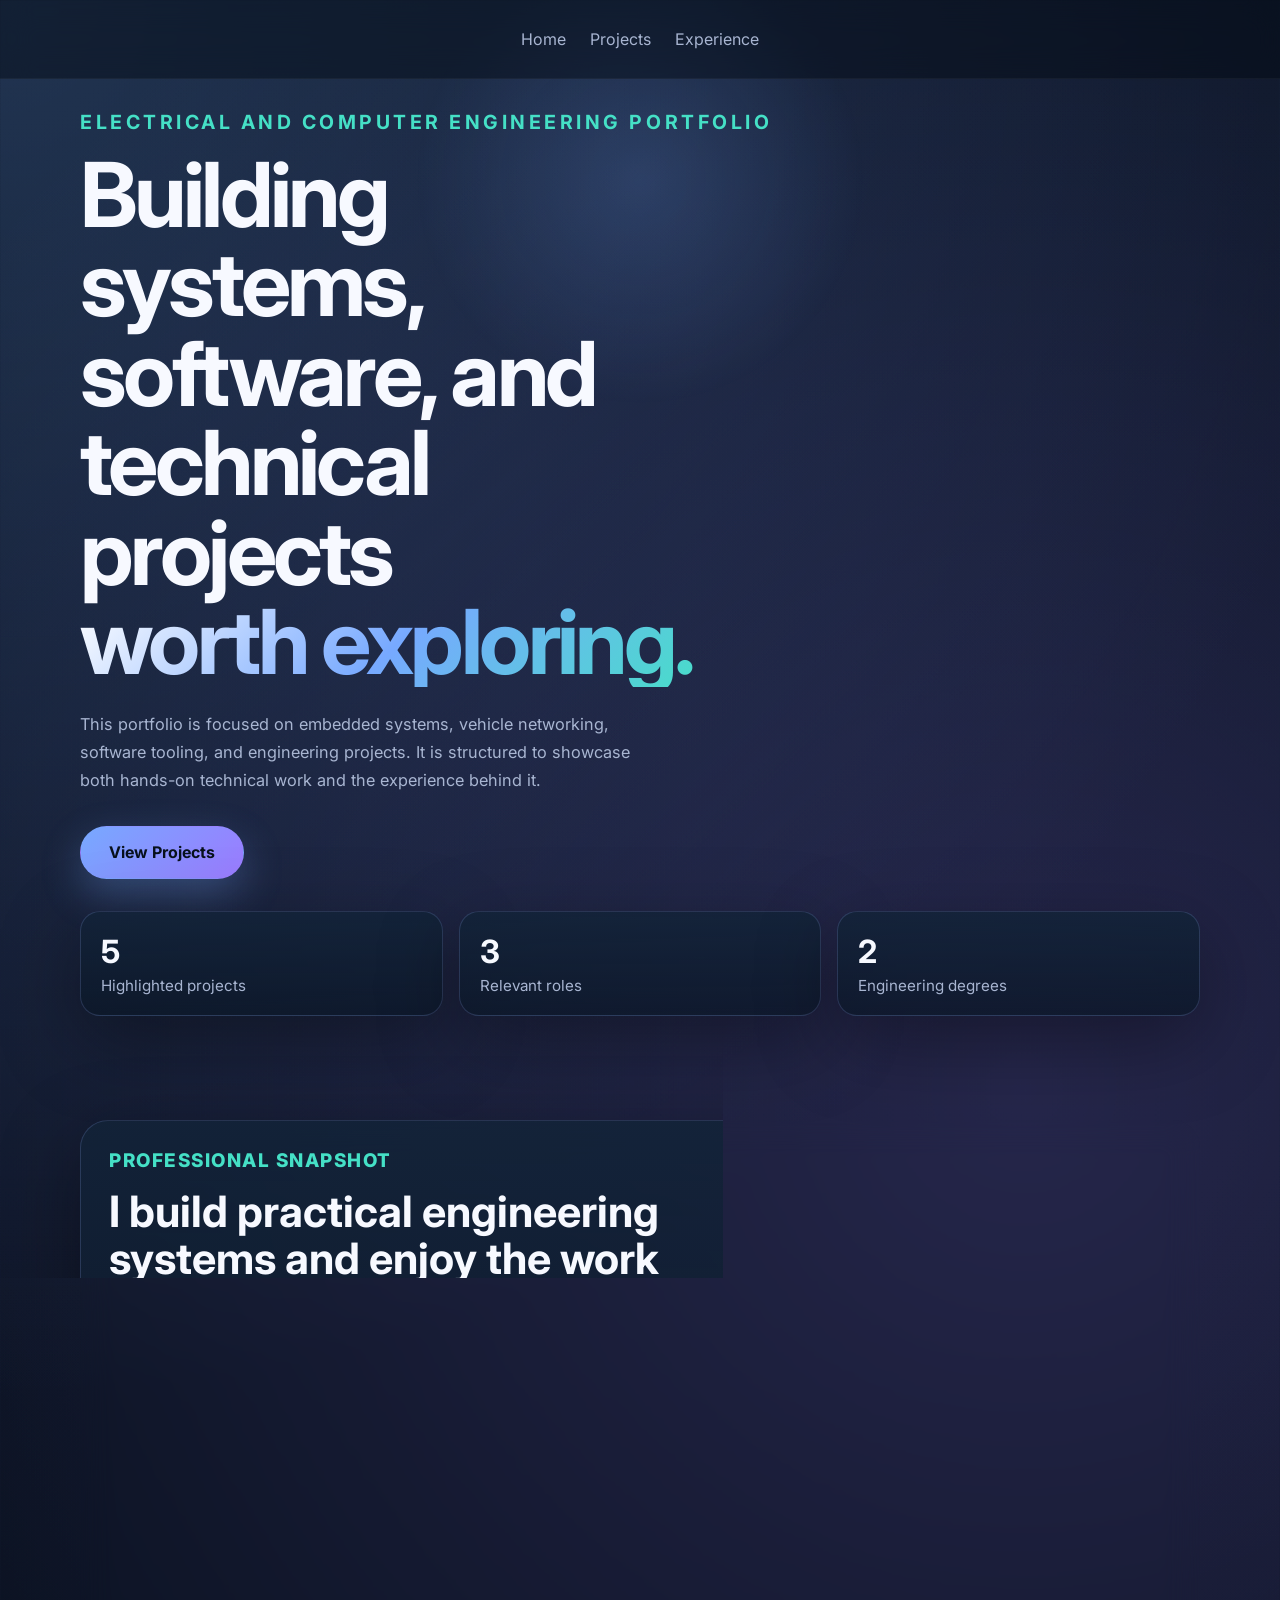
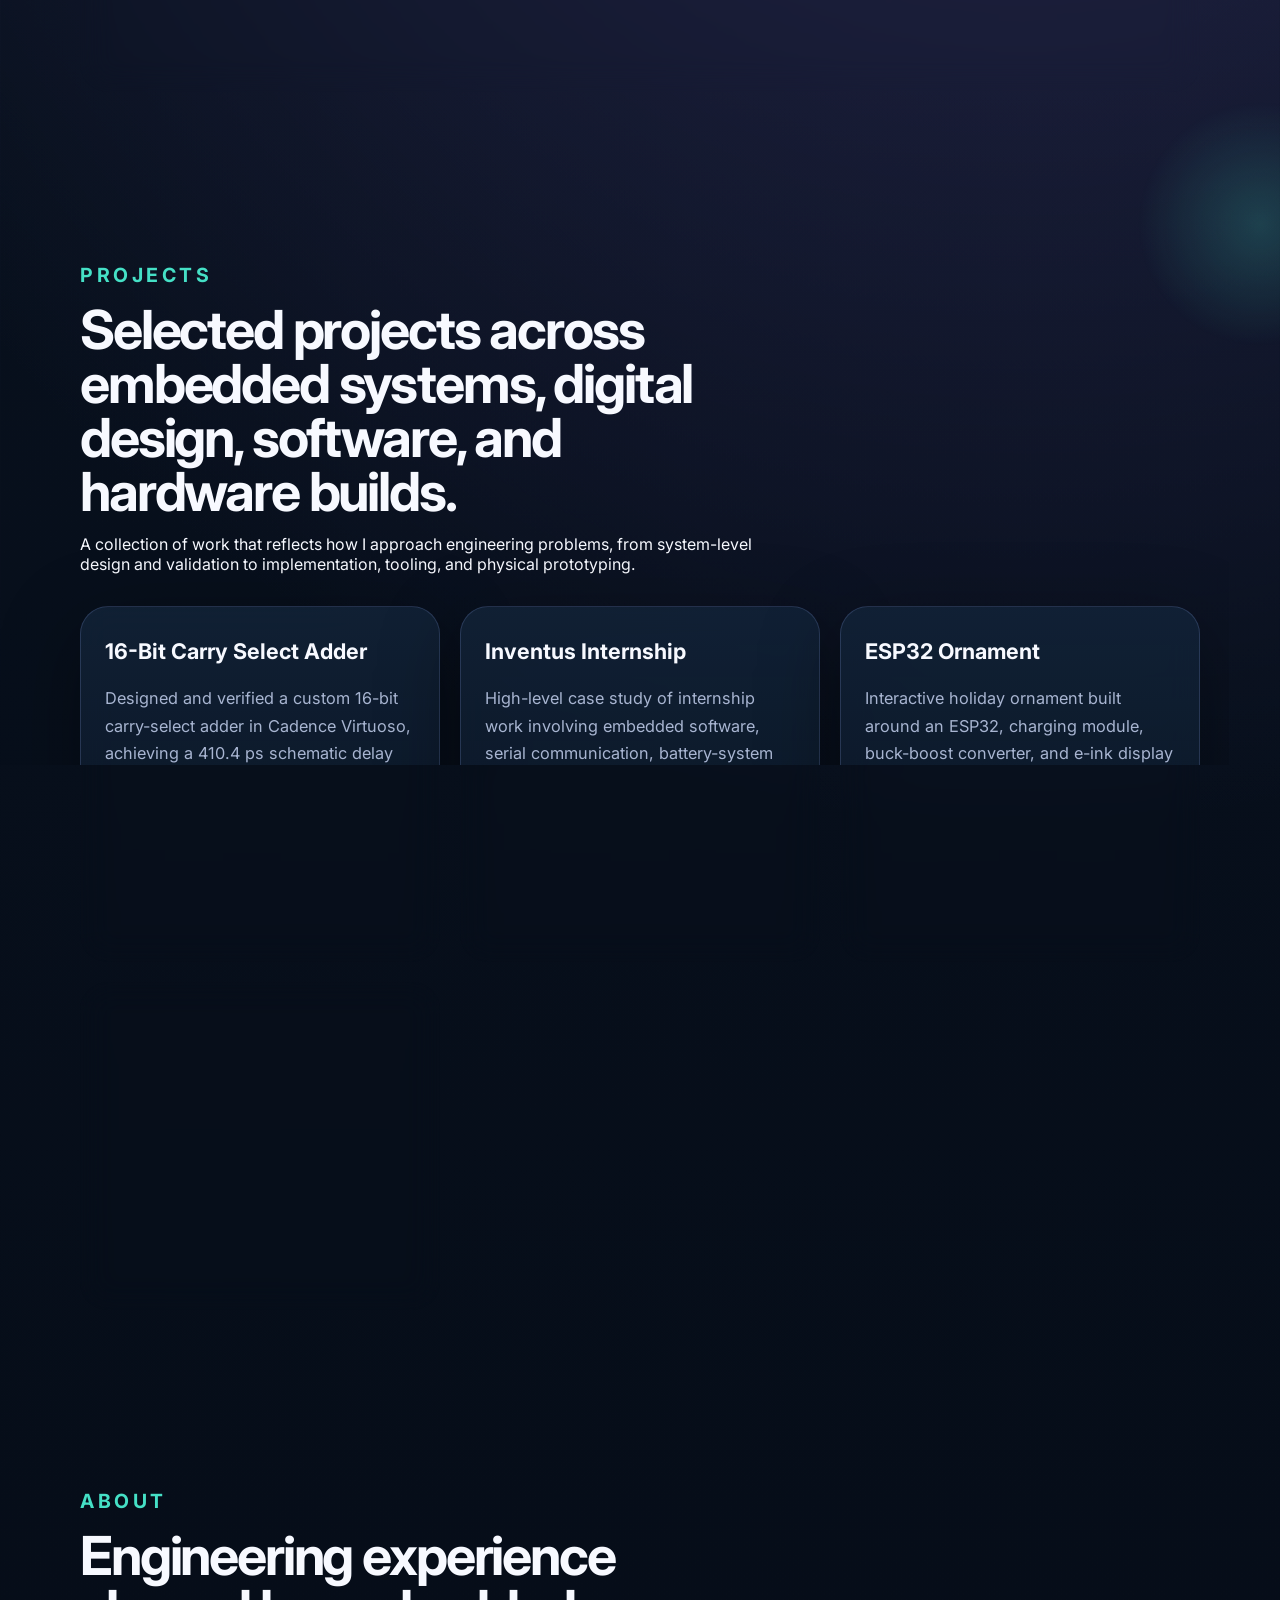
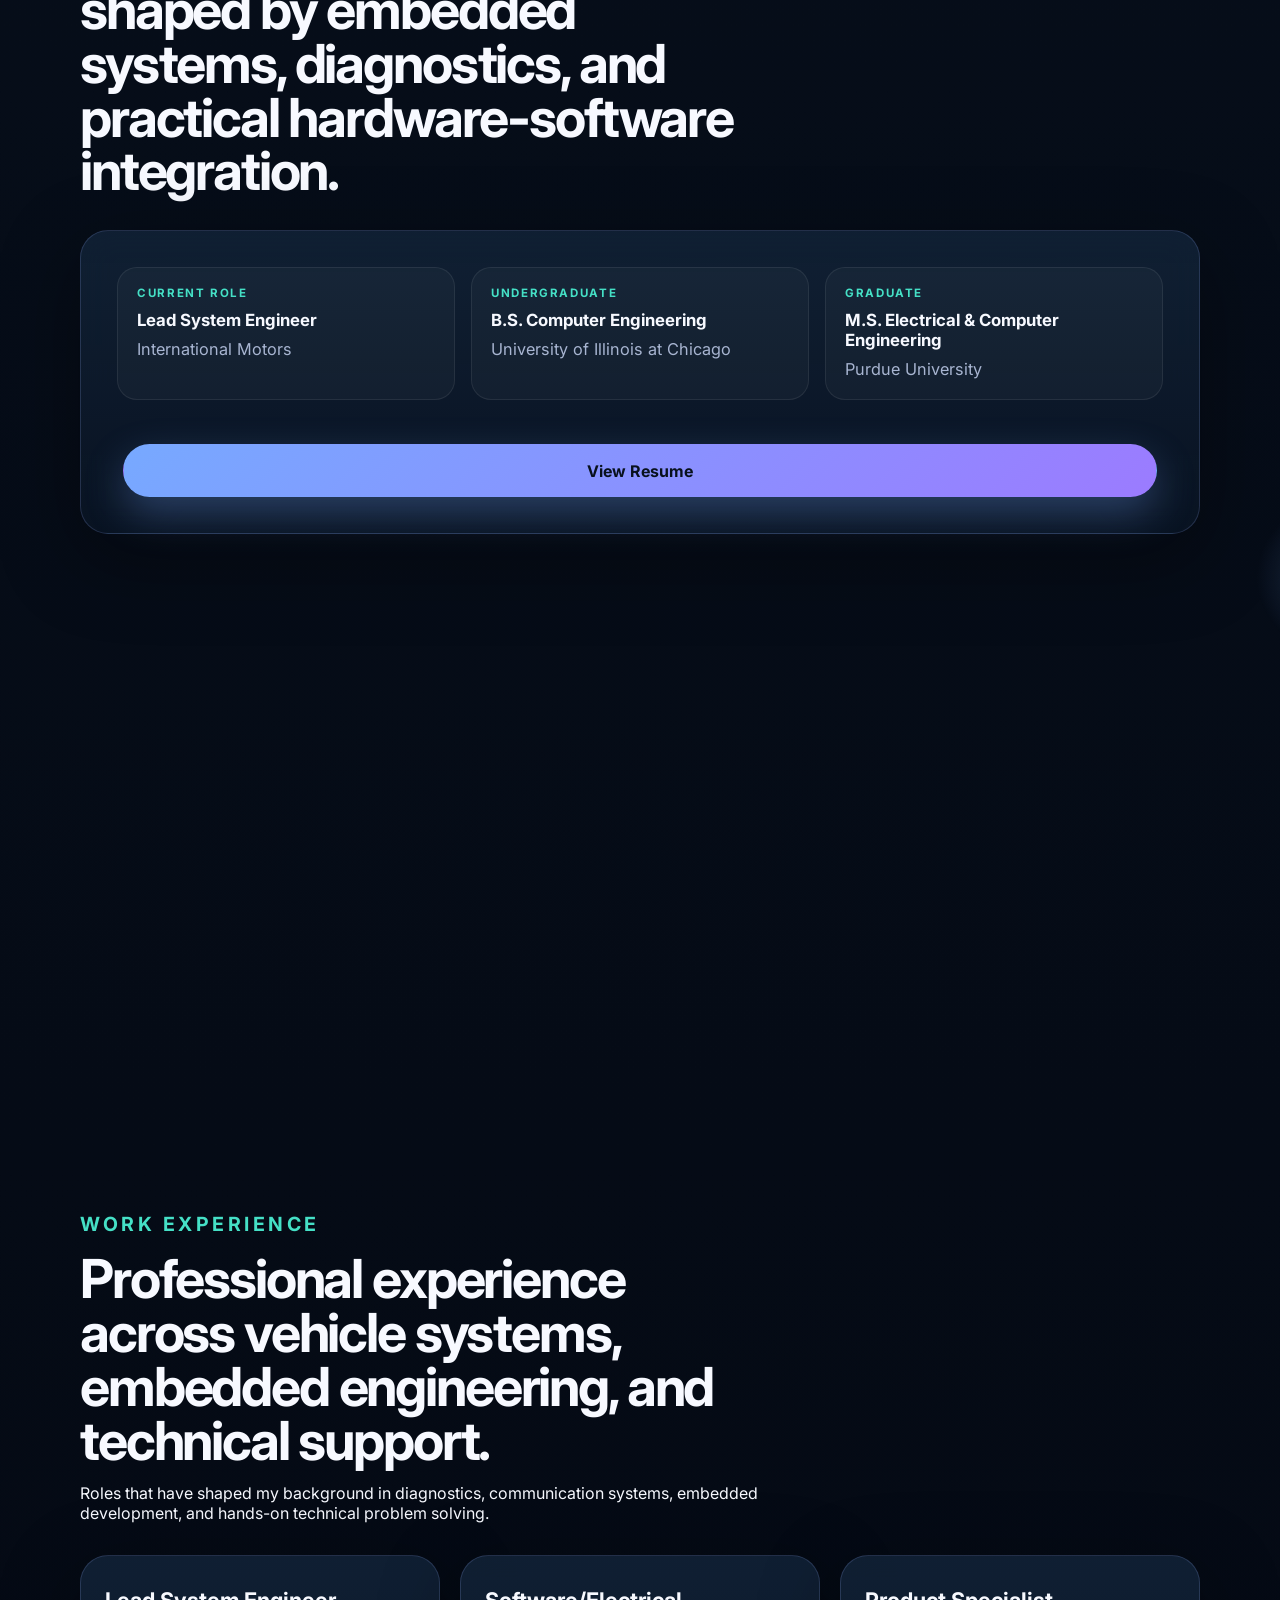
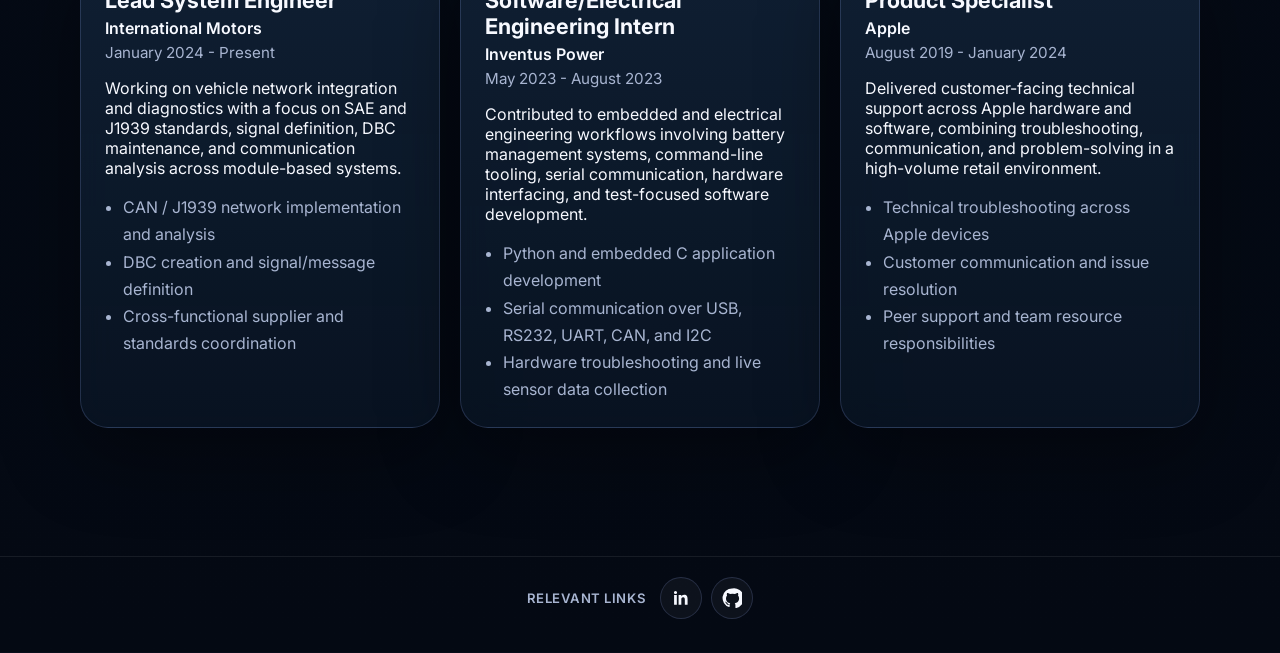
==== index.html @ 8a3fc671 "Initial commit" ====
<!DOCTYPE html>
<html lang="en">
<head>
  <meta charset="UTF-8">
  <meta name="viewport" content="width=device-width, initial-scale=1.0">
  <title>Joey | Engineering Portfolio</title>
  <meta
    name="description"
    content="Engineering portfolio highlighting embedded systems, vehicle networks, software tooling, VLSI, and hands-on technical projects."
  >
  <link rel="preconnect" href="https://fonts.googleapis.com">
  <link rel="preconnect" href="https://fonts.gstatic.com" crossorigin>
  <link
    href="https://fonts.googleapis.com/css2?family=Inter:wght@400;500;600;700;800&display=swap"
    rel="stylesheet"
  >
  <link rel="stylesheet" href="styles.css">
</head>
<body class="home-view">
  <div class="page-shell">
    <div class="hero-glow" aria-hidden="true"></div>
    <header class="site-header">
      <nav class="nav container">
        <button class="nav-toggle" type="button" aria-expanded="false" aria-label="Toggle navigation">
          <span></span>
          <span></span>
        </button>
        <div class="nav-links">
          <a href="#top">Home</a>
          <div class="nav-group">
            <button class="nav-group__toggle" type="button" aria-expanded="false">Projects</button>
            <div class="nav-group__menu">
              <a href="all-projects.html">All Projects</a>
              <a href="projects/16-bit-carry-select-adder/index.html">16-Bit Carry Select Adder</a>
              <a href="projects/inventus-internship/index.html">Inventus Internship</a>
              <a href="projects/ornament-project/index.html">ESP32 Ornament</a>
              <a href="projects/equity-education/index.html">Equity Education</a>
              <a data-feature="trades" href="projects/trades-ai-training/index.html">TRADES: AI Training</a>
            </div>
          </div>
          <a href="experience.html">Experience</a>
        </div>
      </nav>
    </header>

    <main id="top" class="home-page">
      <section class="hero section container">
        <div class="hero-copy reveal">
          <p class="eyebrow">Electrical and computer engineering portfolio</p>
          <h1>
            Building systems, software, and technical projects
            <span>worth exploring.</span>
          </h1>
          <p class="hero-text mobile-condense">
            This portfolio is focused on embedded systems, vehicle networking,
            software tooling, and engineering projects. It is structured to
            showcase both hands-on technical work and the experience behind it.
          </p>
          <div class="hero-actions">
            <a class="button button-primary magnetic" href="#projects">View Projects</a>
          </div>
          <div class="hero-stats reveal">
            <article class="stat-card">
              <strong class="counter" data-target="5">0</strong>
              <span>Highlighted projects</span>
            </article>
            <article class="stat-card">
              <strong class="counter" data-target="3">0</strong>
              <span>Relevant roles</span>
            </article>
            <article class="stat-card">
              <strong class="counter" data-target="2">0</strong>
              <span>Engineering degrees</span>
            </article>
          </div>
        </div>
      </section>

      <section class="section container quick-snapshot" id="snapshot">
        <article class="profile-card reveal">
          <div class="profile-card__body">
            <p class="profile-kicker">Professional snapshot</p>
            <div class="profile-card__layout">
              <div class="profile-card__lead">
                <h2 class="mobile-condense">I build practical engineering systems and enjoy the work behind making them reliable, testable, and useful.</h2>
                <p class="profile-card__intro mobile-condense">
                  My background spans embedded software, vehicle communication, diagnostics, digital design, and hands-on hardware development. This portfolio brings that mix together through projects that are technical, build-focused, and grounded in real engineering constraints.
                </p>
                <div class="skill-pills">
                  <span>Embedded Systems</span>
                  <span>Vehicle Networks</span>
                  <span>Digital Design</span>
                  <span>Validation</span>
                </div>
              </div>
              <div class="profile-focus-grid">
                <article class="profile-focus-item">
                  <span>Current Work</span>
                  <strong>Lead System Engineer at International Motors, focused on vehicle networks, diagnostics, and standards-driven system integration.</strong>
                </article>
                <article class="profile-focus-item">
                  <span>Academic Foundation</span>
                  <ul class="profile-focus-list">
                    <li>B.S. in Computer Engineering - University of Illinois Chicago</li>
                    <li>M.S. studies in Electrical and Computer Engineering - Purdue University</li>
                  </ul>
                </article>
                <article class="profile-focus-item">
                  <span>Relevant Skills</span>
                  <ul class="profile-focus-list">
                    <li>VLSI and digital design</li>
                    <li>Vehicle systems and diagnostics</li>
                    <li>Embedded software and hardware integration</li>
                    <li>Engineering validation and technical tooling</li>
                  </ul>
                </article>
              </div>
            </div>
          </div>
        </article>
      </section>

      <section class="section container" id="projects">
        <div class="section-heading reveal">
          <p class="eyebrow">Projects</p>
          <h2>Selected projects across embedded systems, digital design, software, and hardware builds.</h2>
          <p class="mobile-condense">
            A collection of work that reflects how I approach engineering problems,
            from system-level design and validation to implementation, tooling, and
            physical prototyping.
          </p>
        </div>
        <div class="projects-grid" id="projects-grid"></div>
      </section>

      <section class="section container" id="about">
        <div class="section-heading reveal">
          <p class="eyebrow">About</p>
          <h2 class="mobile-condense">Engineering experience shaped by embedded systems, diagnostics, and practical hardware-software integration.</h2>
        </div>
        <div class="about-card about-card--large reveal">
          <div class="about-highlights">
            <article class="about-highlight">
              <span class="about-highlight__label">Current Role</span>
              <strong>Lead System Engineer</strong>
              <p>International Motors</p>
            </article>
            <article class="about-highlight">
              <span class="about-highlight__label">Undergraduate</span>
              <strong>B.S. Computer Engineering</strong>
              <p>University of Illinois at Chicago</p>
            </article>
            <article class="about-highlight">
              <span class="about-highlight__label">Graduate</span>
              <strong>M.S. Electrical & Computer Engineering</strong>
              <p>Purdue University</p>
            </article>
          </div>
          <a class="about-card__resume button button-primary magnetic" href="assets/docs/Resume.pdf" target="_blank" rel="noreferrer">
            View Resume
          </a>
        </div>
        <div class="section-heading section-heading--sub reveal">
          <p class="eyebrow">Skills</p>
          <h2 class="mobile-condense">Core technical strengths across software, systems, and engineering tools.</h2>
        </div>
        <div class="skills-grid">
          <article class="skill-card reveal">
            <h3>Embedded & Systems Programming</h3>
            <p>Python, Embedded C, C++, command-line tooling, hardware interfacing, and low-level debugging.</p>
          </article>
          <article class="skill-card reveal">
            <h3>Vehicle Networks & Diagnostics</h3>
            <p>CAN bus analysis, J1939 standards, Vector tooling, DBC development, and signal validation.</p>
          </article>
          <article class="skill-card reveal">
            <h3>Engineering Tools & Design</h3>
            <p>Cadence Virtuoso, Arduino, SolidWorks, Autodesk Inventor, Git, Jira, Visio, and documentation workflows.</p>
          </article>
        </div>
      </section>

      <section class="section container" id="experience">
        <div class="section-heading reveal">
          <p class="eyebrow">Work experience</p>
          <h2 class="mobile-condense">Professional experience across vehicle systems, embedded engineering, and technical support.</h2>
          <p class="mobile-condense">
            Roles that have shaped my background in diagnostics, communication
            systems, embedded development, and hands-on technical problem solving.
          </p>
        </div>
        <div class="experience-grid" id="experience-grid"></div>
      </section>
    </main>
  </div>

  <script src="script.js"></script>
</body>
</html>
---- styles.css ----
:root {
  --bg: #07111f;
  --bg-secondary: #0d1b2d;
  --surface: rgba(10, 22, 38, 0.65);
  --surface-strong: rgba(15, 30, 49, 0.9);
  --border: rgba(154, 179, 255, 0.18);
  --text: #f7f9ff;
  --muted: #a8b5d1;
  --primary: #77a9ff;
  --accent: #9b7bff;
  --accent-two: #45e0c6;
  --shadow: 0 24px 80px rgba(0, 0, 0, 0.35);
  --radius-lg: 28px;
  --radius-md: 20px;
  --radius-sm: 14px;
  --container: min(1120px, calc(100% - 2rem));
}

*,
*::before,
*::after {
  box-sizing: border-box;
}

html {
  scroll-behavior: smooth;
}

body {
  margin: 0;
  font-family: "Inter", sans-serif;
  background:
    radial-gradient(circle at top left, rgba(119, 169, 255, 0.22), transparent 25%),
    radial-gradient(circle at 80% 20%, rgba(155, 123, 255, 0.2), transparent 30%),
    linear-gradient(180deg, #091321 0%, #040913 100%);
  color: var(--text);
  min-height: 100vh;
  overflow-x: hidden;
}

img {
  max-width: 100%;
  display: block;
}

a {
  color: inherit;
  text-decoration: none;
}

.hidden-content {
  display: none !important;
}

button,
a {
  -webkit-tap-highlight-color: transparent;
}

.page-shell {
  position: relative;
  isolation: isolate;
}

.hero-glow {
  position: fixed;
  inset: 0;
  pointer-events: none;
  background:
    radial-gradient(
      500px circle at var(--pointer-x, 50%) var(--pointer-y, 20%),
      rgba(119, 169, 255, 0.18),
      transparent 45%
    );
  z-index: -1;
  transition: background 160ms ease-out;
}

.container {
  width: var(--container);
  margin: 0 auto;
}

.section {
  padding: 5rem 0;
}

.site-header {
  position: sticky;
  top: 0;
  z-index: 20;
  backdrop-filter: blur(16px);
  background: rgba(4, 9, 19, 0.45);
  border-bottom: 1px solid rgba(255, 255, 255, 0.04);
}

.site-footer {
  margin-top: 3rem;
  padding: 1.25rem 0 2.1rem;
  border-top: 1px solid rgba(255, 255, 255, 0.08);
}

.site-footer__inner {
  display: flex;
  align-items: center;
  justify-content: center;
  gap: 0.9rem;
  flex-wrap: wrap;
}

.site-footer__title {
  margin: 0;
  color: var(--muted);
  font-weight: 600;
  letter-spacing: 0.04em;
  text-transform: uppercase;
  font-size: 0.82rem;
}

.site-footer__links {
  display: inline-flex;
  align-items: center;
  gap: 0.55rem;
}

.site-footer__link {
  width: 42px;
  height: 42px;
  border-radius: 999px;
  border: 1px solid var(--border);
  background: rgba(255, 255, 255, 0.04);
  display: inline-flex;
  align-items: center;
  justify-content: center;
  color: var(--text);
  transition: transform 180ms ease, border-color 180ms ease, background 180ms ease;
}

.site-footer__link svg {
  width: 20px;
  height: 20px;
  fill: currentColor;
}

.site-footer__link:hover {
  transform: translateY(-2px);
  border-color: rgba(119, 169, 255, 0.45);
  background: rgba(119, 169, 255, 0.14);
}

.nav {
  display: flex;
  align-items: center;
  justify-content: center;
  min-height: 78px;
  gap: 1rem;
}

.brand {
  display: inline-flex;
  align-items: center;
  max-width: 100%;
  padding: 0.4rem 0;
  font-size: clamp(1rem, 1.8vw, 1.4rem);
  font-weight: 800;
  letter-spacing: -0.03em;
  color: var(--text);
  white-space: nowrap;
}

.nav-links {
  display: flex;
  align-items: center;
  gap: 1.5rem;
}

.nav-group {
  position: relative;
}

.nav-group__toggle {
  border: 0;
  background: transparent;
  color: var(--muted);
  font: inherit;
  padding: 0;
  cursor: pointer;
  transition: color 180ms ease, transform 180ms ease;
}

.nav-group__toggle:hover,
.nav-group.is-open .nav-group__toggle {
  color: var(--text);
  transform: translateY(-1px);
}

.nav-group__menu {
  position: absolute;
  top: calc(100% + 0.7rem);
  left: 0;
  min-width: 260px;
  display: grid;
  gap: 0.1rem;
  padding: 0.5rem;
  border: 1px solid var(--border);
  border-radius: var(--radius-sm);
  background: rgba(6, 13, 24, 0.95);
  box-shadow: var(--shadow);
  opacity: 0;
  pointer-events: none;
  transform: translateY(6px);
  transition: opacity 160ms ease, transform 160ms ease;
  z-index: 32;
}

.nav-group.is-open .nav-group__menu {
  opacity: 1;
  pointer-events: auto;
  transform: translateY(0);
}

.nav-group__menu a {
  display: block;
  padding: 0.52rem 0.6rem;
  color: var(--muted);
  border-radius: 10px;
}

.nav-group__menu a:hover {
  color: var(--text);
  background: rgba(255, 255, 255, 0.05);
}

.nav-links a {
  color: var(--muted);
  transition: color 180ms ease, transform 180ms ease;
}

.nav-links a:hover,
.nav-links a.is-active {
  color: var(--text);
  transform: translateY(-1px);
}

.nav-toggle {
  display: none;
  padding: 0;
  width: 48px;
  height: 48px;
  border: 1px solid var(--border);
  border-radius: 50%;
  background: rgba(255, 255, 255, 0.03);
  cursor: pointer;
}

.nav-toggle span {
  display: block;
  width: 18px;
  height: 2px;
  margin: 5px auto;
  background: var(--text);
  border-radius: 999px;
}

.hero {
  display: block;
  min-height: calc(100vh - 78px);
  padding-top: 0;
}

.hero.section {
  padding-top: 0;
}

.home-page {
  padding-top: 0;
}

.home-view .site-header {
  position: fixed;
  left: 0;
  right: 0;
}

.home-view .home-page {
  padding-top: calc(78px + 0.75rem);
}

.eyebrow {
  color: var(--accent-two);
  text-transform: uppercase;
  letter-spacing: 0.18em;
  font-size: 1.22rem;
  font-weight: 700;
  margin-bottom: 1rem;
}

.hero h1,
.section-heading h2,
.contact-panel h2 {
  margin: 0;
  line-height: 1;
  letter-spacing: -0.04em;
}

.hero h1 {
  font-size: clamp(3rem, 7vw, 5.8rem);
  max-width: 11ch;
}

.hero h1 span {
  display: block;
  background: linear-gradient(135deg, #ffffff, var(--primary), var(--accent-two));
  -webkit-background-clip: text;
  background-clip: text;
  color: transparent;
}

.hero-text,
.about-card p,
.project-card p,
.skill-card p,
.contact-panel p {
  color: var(--muted);
  line-height: 1.7;
  font-size: 1.02rem;
}

.hero-text {
  max-width: 58ch;
  margin: 1.5rem 0 0;
}

.hero-copy {
  padding-top: 0;
}

.home-page .hero.section {
  padding-top: 0;
}

/* Keep top-fold spacing fixed: no reveal shift on hero content */
.home-page .hero-copy.reveal,
.home-page .hero-stats.reveal {
  opacity: 1;
  transform: none;
}

.hero-actions {
  display: flex;
  flex-wrap: wrap;
  gap: 1rem;
  margin: 2rem 0;
}

.button {
  position: relative;
  display: inline-flex;
  align-items: center;
  justify-content: center;
  min-width: 164px;
  padding: 0.95rem 1.4rem;
  border-radius: 999px;
  border: 1px solid transparent;
  font-weight: 700;
  transition: transform 180ms ease, box-shadow 180ms ease, border-color 180ms ease;
}

.button:hover {
  transform: translateY(-2px);
}

.button-primary {
  background: linear-gradient(135deg, var(--primary), var(--accent));
  color: #08111d;
  box-shadow: 0 16px 40px rgba(119, 169, 255, 0.3);
}

.button-secondary {
  border-color: var(--border);
  background: rgba(255, 255, 255, 0.03);
  color: var(--text);
}

.hero-stats {
  display: grid;
  grid-template-columns: repeat(3, minmax(0, 1fr));
  gap: 1rem;
}

.stat-card,
.project-card,
.skill-card,
.about-card,
.profile-card,
.contact-panel {
  position: relative;
  background: linear-gradient(180deg, rgba(18, 35, 56, 0.85), rgba(10, 22, 38, 0.72));
  border: 1px solid var(--border);
  box-shadow: var(--shadow);
  backdrop-filter: blur(16px);
}

.stat-card {
  padding: 1.25rem;
  border-radius: var(--radius-md);
}

.stat-card strong {
  display: block;
  font-size: 2rem;
  margin-bottom: 0.25rem;
}

.stat-card span {
  color: var(--muted);
  font-size: 0.95rem;
}

.quick-snapshot {
  padding-top: 1.5rem;
  padding-bottom: 4.5rem;
}

.profile-card {
  width: 100%;
  padding: 1.75rem;
  border-radius: var(--radius-lg);
  transform: translateZ(0);
  position: relative;
  z-index: 2;
}

.profile-card::after {
  content: "";
  position: absolute;
  inset: auto -18% -48% auto;
  width: 280px;
  height: 280px;
  background: radial-gradient(circle, rgba(69, 224, 198, 0.2), transparent 62%);
  pointer-events: none;
}

.project-card__meta,
.project-card__tags,
.skill-pills {
  display: flex;
  align-items: center;
  flex-wrap: wrap;
  gap: 0.6rem;
}

.profile-card__body h2 {
  font-size: clamp(1.95rem, 4.3vw, 2.7rem);
  line-height: 1.1;
  margin: 0;
}

.profile-kicker {
  color: var(--accent-two);
  margin-top: 0;
  margin-bottom: 1rem;
  font-size: 1.18rem;
  letter-spacing: 0.08em;
  text-transform: uppercase;
  font-weight: 800;
}

.profile-card__intro {
  margin: 1rem 0 1.35rem;
  max-width: 52ch;
}

.profile-card__layout {
  display: grid;
  grid-template-columns: 1.15fr 0.85fr;
  gap: 1.4rem;
  align-items: start;
}

.profile-card__lead {
  min-width: 0;
}

.profile-focus-grid {
  display: grid;
  gap: 0.85rem;
  margin: 0;
}

.profile-focus-item {
  padding: 0.95rem 1rem;
  border: 1px solid rgba(255, 255, 255, 0.08);
  border-radius: var(--radius-md);
  background: rgba(255, 255, 255, 0.03);
}

.profile-focus-item span {
  display: block;
  margin-bottom: 0.4rem;
  color: var(--accent-two);
  text-transform: uppercase;
  letter-spacing: 0.14em;
  font-size: 0.76rem;
  font-weight: 700;
}

.profile-focus-item strong {
  display: block;
  color: var(--text);
  font-size: 0.98rem;
  line-height: 1.55;
  font-weight: 600;
}

.profile-focus-list {
  margin: 0;
  padding-left: 1.1rem;
  color: var(--text);
  font-size: 0.98rem;
  line-height: 1.55;
}

.profile-focus-list li + li {
  margin-top: 0.3rem;
}

.skill-pills span,
.project-card__tags span,
.tag {
  border: 1px solid rgba(255, 255, 255, 0.08);
  background: rgba(255, 255, 255, 0.04);
}

.skill-pills span,
.project-card__tags span,
.tag {
  padding: 0.55rem 0.8rem;
  border-radius: 999px;
  color: var(--muted);
  font-size: 0.9rem;
}

.section-heading {
  max-width: 700px;
  margin-bottom: 2rem;
}

.section-heading--sub {
  margin-top: 2.5rem;
}

.section-heading h2,
.contact-panel h2 {
  font-size: clamp(2rem, 4.2vw, 3.5rem);
}

.projects-grid,
.skills-grid,
.experience-grid {
  display: grid;
  gap: 1.25rem;
}

.projects-grid,
.experience-grid {
  grid-template-columns: repeat(3, minmax(0, 1fr));
}

.projects-grid--stacked {
  grid-template-columns: 1fr;
  gap: 1rem;
}

@media (min-width: 981px) {
  .projects-grid--stacked {
    width: min(860px, 82%);
    margin: 0 auto;
  }
}

.project-card,
.experience-card,
.skill-card {
  border-radius: var(--radius-lg);
  padding: 1.5rem;
  overflow: hidden;
}

.project-card {
  display: flex;
  flex-direction: column;
}

.project-card::after,
.experience-card::after,
.skill-card::after,
.contact-panel::after,
.about-card::after {
  content: "";
  position: absolute;
  inset: auto -20% -45% auto;
  width: 180px;
  height: 180px;
  background: radial-gradient(circle, rgba(119, 169, 255, 0.22), transparent 60%);
  pointer-events: none;
}

.project-card h3,
.experience-card h3,
.skill-card h3 {
  font-size: 1.35rem;
  margin: 0.4rem 0 0.3rem;
}

.project-card--clickable {
  cursor: pointer;
}

.project-card--clickable:hover {
  border-color: rgba(119, 169, 255, 0.34);
}

.project-card--clickable:focus-visible {
  outline: 2px solid var(--accent-two);
  outline-offset: 3px;
}

.project-card__resource {
  display: inline-flex;
  align-items: center;
  width: fit-content;
  margin-top: 1rem;
  color: var(--accent-two);
  font-weight: 700;
  transition: transform 180ms ease, color 180ms ease;
}

.project-card__tags {
  margin-top: auto;
  padding-top: 0.9rem;
}

.project-card__resource:hover {
  transform: translateX(4px);
  color: var(--text);
}

.experience-card {
  position: relative;
  background: linear-gradient(180deg, rgba(18, 35, 56, 0.85), rgba(10, 22, 38, 0.72));
  border: 1px solid var(--border);
  box-shadow: var(--shadow);
  backdrop-filter: blur(16px);
}

.experience-card__role {
  font-size: 1.55rem;
  margin: 0 0 0.45rem;
}

.experience-card__company,
.experience-card__period {
  margin: 0;
}

.experience-card__company {
  color: var(--text);
  font-weight: 600;
  margin-bottom: 0.35rem;
}

.experience-card__period {
  color: var(--muted);
  font-size: 0.95rem;
  margin-bottom: 1rem;
}

.experience-card__list {
  margin: 1rem 0 0;
  padding-left: 1.1rem;
  color: var(--muted);
  line-height: 1.7;
}

.project-page {
  padding-top: 2rem;
}

.project-page .section {
  padding: 2.25rem 0;
}

.back-link {
  display: inline-flex;
  align-items: center;
  gap: 0.55rem;
  color: var(--muted);
  font-weight: 600;
}

.back-link:hover {
  color: var(--text);
}

.project-hero {
  display: grid;
  grid-template-columns: 1.15fr 0.85fr;
  gap: 1.5rem;
  align-items: start;
}

.project-hero__copy h1 {
  margin: 0;
  font-size: clamp(2.8rem, 6vw, 4.75rem);
  line-height: 0.98;
  letter-spacing: -0.04em;
}

.project-hero__tags {
  margin-top: 1rem;
  margin-bottom: 1.35rem;
}

.project-hero__copy p {
  color: var(--muted);
  line-height: 1.75;
  font-size: 1.04rem;
  max-width: 64ch;
}

.project-summary-card,
.content-panel,
.metric-card,
.project-image-placeholder {
  position: relative;
  background: linear-gradient(180deg, rgba(18, 35, 56, 0.85), rgba(10, 22, 38, 0.72));
  border: 1px solid var(--border);
  border-radius: var(--radius-lg);
  box-shadow: var(--shadow);
  backdrop-filter: blur(16px);
}

.project-summary-card {
  padding: 1.5rem;
}

.project-image-placeholder {
  margin-top: clamp(14rem, 18vw, 16rem);
  min-height: 640px;
  overflow: visible;
  display: grid;
  align-content: start;
  gap: 0.85rem;
  background: transparent;
  border: 0;
  box-shadow: none;
  backdrop-filter: none;
}

.project-image-placeholder--top {
  margin-top: 0;
}

.project-image-placeholder--offset {
  margin-top: 0;
  top: 16.5rem;
}

.project-image-placeholder::after {
  content: none;
}

.project-image-placeholder__inner {
  position: relative;
  z-index: 1;
  display: grid;
  place-content: center;
  text-align: center;
  gap: 0.85rem;
  padding: 2rem;
}

.project-image-placeholder__inner span {
  font-size: 1rem;
  font-weight: 700;
  color: var(--text);
}

.project-image-placeholder__inner p {
  margin: 0;
  color: var(--muted);
  line-height: 1.7;
}

.project-image-placeholder__image {
  width: 100%;
  height: auto;
  display: block;
  object-fit: contain;
  padding: 0;
  border-radius: 18px;
}

.project-image-caption {
  margin: 0;
  color: var(--muted);
  font-size: 0.95rem;
  line-height: 1.6;
  text-align: center;
}

.project-summary-card h2,
.content-panel h2 {
  margin: 0 0 1rem;
  font-size: 1.25rem;
}

.project-links {
  display: flex;
  flex-wrap: wrap;
  gap: 0.85rem;
  margin-top: 1.25rem;
}

.metric-grid {
  display: grid;
  grid-template-columns: repeat(4, minmax(0, 1fr));
  gap: 1rem;
}

.metric-card {
  padding: 1.2rem;
}

.metric-card strong {
  display: block;
  margin-bottom: 0.4rem;
  font-size: 1rem;
}

.metric-card span,
.content-panel p,
.content-panel li {
  color: var(--muted);
}

.content-grid {
  display: grid;
  grid-template-columns: 1fr 1fr;
  gap: 1.25rem;
}

.about-overview-card {
  max-width: 920px;
  margin: 0 auto;
}

.about-stack-gap {
  margin-top: 1.25rem;
}

.content-panel {
  padding: 1.5rem;
}

.content-panel ul {
  margin: 0;
  padding-left: 1.1rem;
  line-height: 1.75;
}

.document-embed {
  margin-top: 1rem;
  border: 1px solid rgba(255, 255, 255, 0.08);
  border-radius: var(--radius-md);
  background: rgba(6, 13, 24, 0.78);
  overflow: hidden;
}

.document-embed iframe {
  display: block;
  width: 100%;
  height: 680px;
  border: 0;
  background: #07111f;
}

.document-embed__fallback {
  margin: 0;
  padding: 0.85rem 1rem;
  border-top: 1px solid rgba(255, 255, 255, 0.08);
  color: var(--muted);
}

.document-embed__fallback a {
  color: var(--accent-two);
  font-weight: 700;
}

.project-figure {
  margin: 0;
  padding: 1.25rem;
  position: relative;
  background: linear-gradient(180deg, rgba(18, 35, 56, 0.85), rgba(10, 22, 38, 0.72));
  border: 1px solid var(--border);
  border-radius: var(--radius-lg);
  box-shadow: var(--shadow);
  backdrop-filter: blur(16px);
}

.project-figure__image {
  width: 100%;
  height: auto;
  display: block;
  border-radius: 16px;
  background: rgba(255, 255, 255, 0.03);
}

.project-figure__caption {
  margin-top: 1rem;
  color: var(--muted);
  line-height: 1.7;
  font-size: 0.98rem;
  text-align: center;
}

.project-gallery {
  display: grid;
  gap: 1.25rem;
}

.about-academic-stack {
  grid-template-columns: 1fr;
  max-width: 920px;
  margin: 0 auto;
}

.project-gallery--two {
  grid-template-columns: repeat(2, minmax(0, 1fr));
}

.project-gallery--three {
  grid-template-columns: repeat(3, minmax(0, 1fr));
}

.project-gallery--four {
  grid-template-columns: repeat(4, minmax(0, 1fr));
}

.project-gallery-card {
  margin: 0;
  padding: 1rem;
  position: relative;
  background: linear-gradient(180deg, rgba(18, 35, 56, 0.85), rgba(10, 22, 38, 0.72));
  border: 1px solid var(--border);
  border-radius: var(--radius-lg);
  box-shadow: var(--shadow);
  backdrop-filter: blur(16px);
}

.project-gallery-card img {
  width: 100%;
  height: 320px;
  object-fit: cover;
  display: block;
  border-radius: 16px;
}

.project-gallery-card--table img {
  height: auto !important;
  max-height: none !important;
  object-fit: contain !important;
}

.project-table-card__title {
  margin: 0 0 0.85rem;
  font-size: 1.03rem;
  color: var(--text);
}

.trades-tables-stack {
  grid-template-columns: 1fr;
  gap: 1rem;
  max-width: 980px;
  margin: 0 auto;
}

.trades-tables-stack .project-gallery-card--table {
  padding: 1.15rem;
}

.trades-tables-stack .project-gallery-card--table img {
  width: auto !important;
  max-width: 100%;
  margin: 0 auto;
  display: block;
  padding: 0.35rem;
  border-radius: 12px;
  background: #f7f9ff;
}

.equity-system-grid {
  align-items: stretch;
}

.equity-system-grid > * {
  height: 100%;
}

.equity-results-grid {
  align-items: start;
}

.equity-results-grid {
  gap: 1rem;
  margin-top: 1rem;
}

.equity-tight-section {
  padding-top: 1.6rem;
  padding-bottom: 1.6rem;
}

.equity-tight-section--top {
  padding-bottom: 0.65rem;
}

.equity-tight-section--bottom {
  padding-top: 0.65rem;
}

.project-gallery-card figcaption {
  margin-top: 0.9rem;
  color: var(--muted);
  line-height: 1.65;
  font-size: 0.95rem;
}

.stl-viewer-grid {
  display: grid;
  grid-template-columns: repeat(2, minmax(0, 1fr));
  gap: 1.25rem;
}

.stl-viewer-card {
  position: relative;
  padding: 1.25rem;
  background: linear-gradient(180deg, rgba(18, 35, 56, 0.85), rgba(10, 22, 38, 0.72));
  border: 1px solid var(--border);
  border-radius: var(--radius-lg);
  box-shadow: var(--shadow);
  backdrop-filter: blur(16px);
}

.stl-viewer-card h3 {
  margin: 0 0 1rem;
  font-size: 1.2rem;
}

.stl-viewer {
  position: relative;
  min-height: 320px;
  background:
    radial-gradient(circle at top, rgba(119, 169, 255, 0.08), transparent 35%),
    linear-gradient(180deg, rgba(9, 19, 33, 0.95), rgba(5, 11, 20, 1));
  border: 1px solid rgba(255, 255, 255, 0.08);
  border-radius: 18px;
  overflow: hidden;
}

.stl-viewer canvas {
  display: block;
  width: 100%;
  height: 100%;
}

.stl-viewer__status,
.stl-viewer__hint {
  position: absolute;
  left: 1rem;
  right: 1rem;
  z-index: 2;
  border: 1px solid rgba(255, 255, 255, 0.08);
  border-radius: var(--radius-sm);
  background: rgba(7, 17, 31, 0.78);
  color: var(--muted);
  backdrop-filter: blur(8px);
}

.stl-viewer__status {
  top: 1rem;
  padding: 0.85rem 1rem;
  line-height: 1.6;
}

.stl-viewer__hint {
  bottom: 1rem;
  display: inline-flex;
  justify-content: space-between;
  gap: 1rem;
  padding: 0.75rem 1rem;
  font-size: 0.9rem;
}

.stl-viewer.is-ready .stl-viewer__status {
  opacity: 0;
  pointer-events: none;
  transition: opacity 220ms ease;
}

.results-list {
  display: grid;
  gap: 0.9rem;
  margin: 0;
  padding: 0;
  list-style: none;
}

.results-list li {
  padding: 0.9rem 1rem;
  border: 1px solid rgba(255, 255, 255, 0.08);
  border-radius: var(--radius-sm);
  background: rgba(255, 255, 255, 0.03);
}

.results-list strong {
  display: block;
  color: var(--text);
  margin-bottom: 0.25rem;
}

.split-layout {
  display: grid;
  grid-template-columns: 1fr 1fr;
  gap: 1.5rem;
  align-items: start;
}

.about-card,
.contact-panel {
  border-radius: var(--radius-lg);
  padding: 2rem;
}

.about-card--large {
  max-width: none;
  width: 100%;
  padding: 2.25rem;
}

.about-highlights {
  display: grid;
  grid-template-columns: repeat(3, minmax(0, 1fr));
  gap: 1rem;
  margin-bottom: 1.5rem;
}

.about-highlight {
  padding: 1.1rem 1.2rem;
  border: 1px solid rgba(255, 255, 255, 0.08);
  border-radius: var(--radius-md);
  background: rgba(255, 255, 255, 0.03);
}

.about-highlight__label {
  display: block;
  color: var(--accent-two);
  text-transform: uppercase;
  letter-spacing: 0.14em;
  font-size: 0.72rem;
  font-weight: 700;
  margin-bottom: 0.65rem;
}

.about-highlight strong {
  display: block;
  font-size: 1.05rem;
  margin-bottom: 0.35rem;
}

.about-highlight p {
  margin: 0;
  color: var(--muted);
  line-height: 1.6;
}

.about-card__summary {
  margin: 0;
  max-width: 860px;
}

.about-card__resume {
  width: calc(100% - 0.7rem);
  min-width: 0;
  margin-top: 1.25rem;
  margin-left: 0.35rem;
}

.skills-grid {
  grid-template-columns: repeat(3, minmax(0, 1fr));
}

.contact-panel {
  text-align: center;
}

.reveal {
  opacity: 0;
  transform: translateY(32px) scale(0.98);
  transition:
    opacity 700ms ease,
    transform 700ms ease;
}

.reveal.is-visible {
  opacity: 1;
  transform: translateY(0) scale(1);
}

@keyframes pulse {
  0% {
    box-shadow: 0 0 0 0 rgba(69, 224, 198, 0.55);
  }
  70% {
    box-shadow: 0 0 0 18px rgba(69, 224, 198, 0);
  }
  100% {
    box-shadow: 0 0 0 0 rgba(69, 224, 198, 0);
  }
}

@media (max-width: 980px) {
  .hero,
  .project-hero,
  .content-grid,
  .project-gallery--two,
  .project-gallery--three,
  .project-gallery--four,
  .stl-viewer-grid,
  .split-layout,
  .projects-grid,
  .experience-grid,
  .skills-grid,
  .about-highlights,
  .metric-grid {
    grid-template-columns: 1fr;
  }

  .hero {
    min-height: auto;
    padding-top: 0;
  }

  .hero-stats {
    grid-template-columns: 1fr;
  }

  .project-image-placeholder {
    margin-top: 0;
  }
}

@media (max-width: 760px) {
  body.nav-drawer-open {
    overflow: hidden;
  }

  .mobile-condense {
    display: none !important;
  }

  .quick-snapshot .skill-pills {
    display: none;
  }

  .container {
    width: min(1120px, calc(100% - 2.5rem));
  }

  .section {
    padding: 3.5rem 0;
  }

  body {
    font-size: 17px;
  }

  .site-header {
    background: rgba(4, 9, 19, 0.72);
  }

  .nav {
    min-height: 70px;
    justify-content: flex-end;
  }

  .brand {
    max-width: calc(100% - 64px);
    white-space: normal;
    line-height: 1.1;
    font-size: 1.14rem;
  }

  .nav-toggle {
    display: block;
    width: 44px;
    height: 44px;
  }

  .nav-links {
    position: fixed;
    top: 0;
    right: 0;
    height: 100dvh;
    max-height: 100dvh;
    width: min(82vw, 340px);
    display: flex;
    flex-direction: column;
    align-items: flex-start;
    gap: 0.9rem;
    padding: 6rem 1.35rem 1.5rem;
    border-radius: 0;
    background: #07111f;
    border-left: 1px solid var(--border);
    box-shadow: -24px 0 60px rgba(0, 0, 0, 0.45);
    backdrop-filter: none;
    transform: translateX(108%);
    opacity: 0;
    pointer-events: none;
    transition: transform 260ms ease, opacity 220ms ease;
    z-index: 31;
    overflow-y: auto;
  }

  .nav-group {
    width: 100%;
  }

  .nav-group__toggle {
    width: 100%;
    text-align: left;
    color: var(--text);
    padding: 0.6rem 0.2rem;
    font-size: 1.12rem;
    border-bottom: 1px solid rgba(255, 255, 255, 0.08);
  }

  .nav-group__menu {
    position: static;
    min-width: 0;
    display: grid;
    gap: 0.25rem;
    padding: 0 0 0 0.75rem;
    border: 0;
    border-left: 2px solid rgba(119, 169, 255, 0.24);
    border-radius: 0;
    background: transparent;
    box-shadow: none;
    opacity: 0;
    max-height: 0;
    overflow: hidden;
    pointer-events: none;
    transform: none;
    transition: max-height 220ms ease, opacity 180ms ease;
  }

  .nav-group.is-open .nav-group__menu {
    opacity: 1;
    max-height: 260px;
    pointer-events: auto;
    padding: 0.45rem 0 0.2rem 0.75rem;
  }

  .nav-group__menu a {
    padding: 0.45rem 0.25rem;
    font-size: 0.98rem;
    color: #d2dcf6;
  }

  .nav-links.is-open {
    transform: translateX(0);
    opacity: 1;
    pointer-events: auto;
  }

  .nav-links a {
    color: var(--text);
    display: block;
    width: 100%;
    padding: 0.6rem 0.2rem;
    font-size: 1.12rem;
    border-bottom: 1px solid rgba(255, 255, 255, 0.08);
  }

  .eyebrow {
    font-size: 1.02rem;
    letter-spacing: 0.12em;
  }

  .hero {
    gap: 1.5rem;
    padding-top: 0;
  }

  .hero-copy,
  .quick-snapshot,
  .section-heading,
  .projects-grid,
  .about-card,
  .skills-grid,
  .experience-grid,
  .metric-grid,
  .content-grid,
  .project-gallery,
  .stl-viewer-grid {
    padding-inline: 0.65rem;
  }

  .hero-copy {
    padding-top: 0;
  }

  .home-page .hero.section {
    padding-top: 0;
  }

  .home-view .home-page {
    padding-top: calc(70px + 0.6rem);
  }

  .hero h1 {
    max-width: none;
    font-size: clamp(3.2rem, 12.8vw, 4.5rem);
    line-height: 0.96;
  }

  .hero-text {
    margin-top: 1.1rem;
    font-size: 1.12rem;
    line-height: 1.75;
  }

  .hero-actions {
    margin: 1.5rem 0;
  }

  .hero-actions .button,
  .project-links .button {
    width: 100%;
    min-width: 0;
  }

  .hero-stats {
    grid-template-columns: repeat(3, minmax(0, 1fr));
    gap: 0.75rem;
  }

  .stat-card {
    padding: 1rem;
  }

  .stat-card strong {
    font-size: 1.6rem;
  }

  .stat-card span {
    font-size: 0.92rem;
    line-height: 1.35;
  }

  .profile-card {
    width: 100%;
    max-width: none;
    padding: 1.45rem;
    margin-inline: auto;
  }

  .profile-card__layout {
    grid-template-columns: 1fr;
    gap: 1rem;
  }

  .profile-kicker {
    margin-top: 0;
    font-size: 1.04rem;
  }

  .profile-card__body h2 {
    font-size: clamp(1.9rem, 8.5vw, 2.4rem);
    margin-bottom: 1rem;
  }

  .profile-card__intro {
    margin-bottom: 1rem;
    font-size: 1.08rem;
    line-height: 1.75;
  }

  .profile-focus-item {
    padding: 0.85rem 0.9rem;
  }

  .profile-focus-item strong {
    font-size: 1.06rem;
    line-height: 1.6;
  }

  .skill-pills span,
  .project-card__tags span,
  .tag {
    padding: 0.48rem 0.7rem;
    font-size: 0.94rem;
  }

  .section-heading {
    margin-bottom: 1.5rem;
  }

  .section-heading h2,
  .contact-panel h2 {
    font-size: clamp(1.95rem, 8vw, 2.75rem);
    line-height: 1.04;
  }

  .project-card,
  .experience-card,
  .skill-card,
  .about-card,
  .contact-panel,
  .content-panel,
  .project-summary-card,
  .project-gallery-card,
  .stl-viewer-card {
    padding: 1.2rem;
  }

  .project-card h3,
  .experience-card h3,
  .skill-card h3 {
    font-size: 1.34rem;
    margin-top: 1rem;
  }

  .experience-card__role {
    font-size: 1.5rem;
  }

  .about-card--large {
    padding: 1.35rem;
  }

  .about-highlight {
    padding: 0.95rem 1rem;
  }

  .about-card__summary {
    font-size: 1.12rem;
    line-height: 1.8;
  }

  .project-page {
    padding-top: 1rem;
  }

  .project-hero {
    gap: 1.25rem;
  }

  .project-hero__copy h1 {
    font-size: clamp(2.3rem, 11vw, 3.35rem);
    line-height: 1;
  }

  .project-hero__copy p {
    font-size: 1.1rem;
    line-height: 1.7;
  }

  .project-hero__tags {
    margin-top: 0.85rem;
    margin-bottom: 1rem;
  }

  .project-links {
    flex-direction: column;
  }

  .project-image-placeholder {
    min-height: auto;
    gap: 0.7rem;
  }

  .project-image-placeholder--offset {
    margin-top: 0;
    top: 0;
  }

  .metric-grid {
    grid-template-columns: repeat(2, minmax(0, 1fr));
    gap: 0.85rem;
  }

  .metric-card {
    padding: 1rem;
  }

  .project-gallery-card img {
    height: 240px;
  }

  .project-image-caption,
  .project-figure__caption {
    font-size: 1.02rem;
  }

  .stl-viewer {
    min-height: 250px;
  }

  .stl-viewer__status,
  .stl-viewer__hint {
    left: 0.75rem;
    right: 0.75rem;
  }

  .stl-viewer__hint {
    display: grid;
    justify-content: initial;
    gap: 0.35rem;
  }
}

@media (min-width: 761px) {
  .quick-snapshot .skill-pills {
    display: none;
  }
}

@media (max-width: 520px) {
  .container {
    width: min(1120px, calc(100% - 2.75rem));
  }

  .section {
    padding: 3rem 0;
  }

  body {
    font-size: 17.5px;
  }

  .hero-copy,
  .quick-snapshot,
  .section-heading,
  .projects-grid,
  .about-card,
  .skills-grid,
  .experience-grid,
  .metric-grid,
  .content-grid,
  .project-gallery,
  .stl-viewer-grid {
    padding-inline: 0.8rem;
  }

  .brand {
    font-size: 1.06rem;
  }

  .eyebrow {
    font-size: 0.98rem;
  }

  .hero h1 {
    font-size: clamp(3rem, 14vw, 3.9rem);
  }

  .hero-text,
  .about-card__summary,
  .project-hero__copy p,
  .content-panel p,
  .content-panel li,
  .project-gallery-card figcaption,
  .stl-viewer__status,
  .stl-viewer__hint {
    font-size: 1.05rem;
    line-height: 1.75;
  }

  .hero-stats,
  .metric-grid {
    grid-template-columns: 1fr;
  }

  .profile-card__body h2 {
    font-size: clamp(1.95rem, 10vw, 2.3rem);
  }

  .profile-card {
    padding: 1.25rem;
  }

  .profile-focus-item strong {
    font-size: 1.08rem;
  }

  .project-card h3,
  .experience-card h3,
  .skill-card h3,
  .metric-card strong {
    font-size: 1.18rem;
  }

  .profile-card,
  .project-card,
  .experience-card,
  .skill-card,
  .about-card,
  .content-panel,
  .project-summary-card,
  .project-gallery-card,
  .stl-viewer-card {
    padding: 1.1rem;
  }

  .project-gallery-card img {
    height: 210px;
  }

  .stl-viewer {
    min-height: 220px;
  }
}

@media (prefers-reduced-motion: reduce) {
  html {
    scroll-behavior: auto;
  }

  *,
  *::before,
  *::after {
    animation: none !important;
    transition-duration: 0ms !important;
  }

  .reveal {
    opacity: 1;
    transform: none;
  }
}
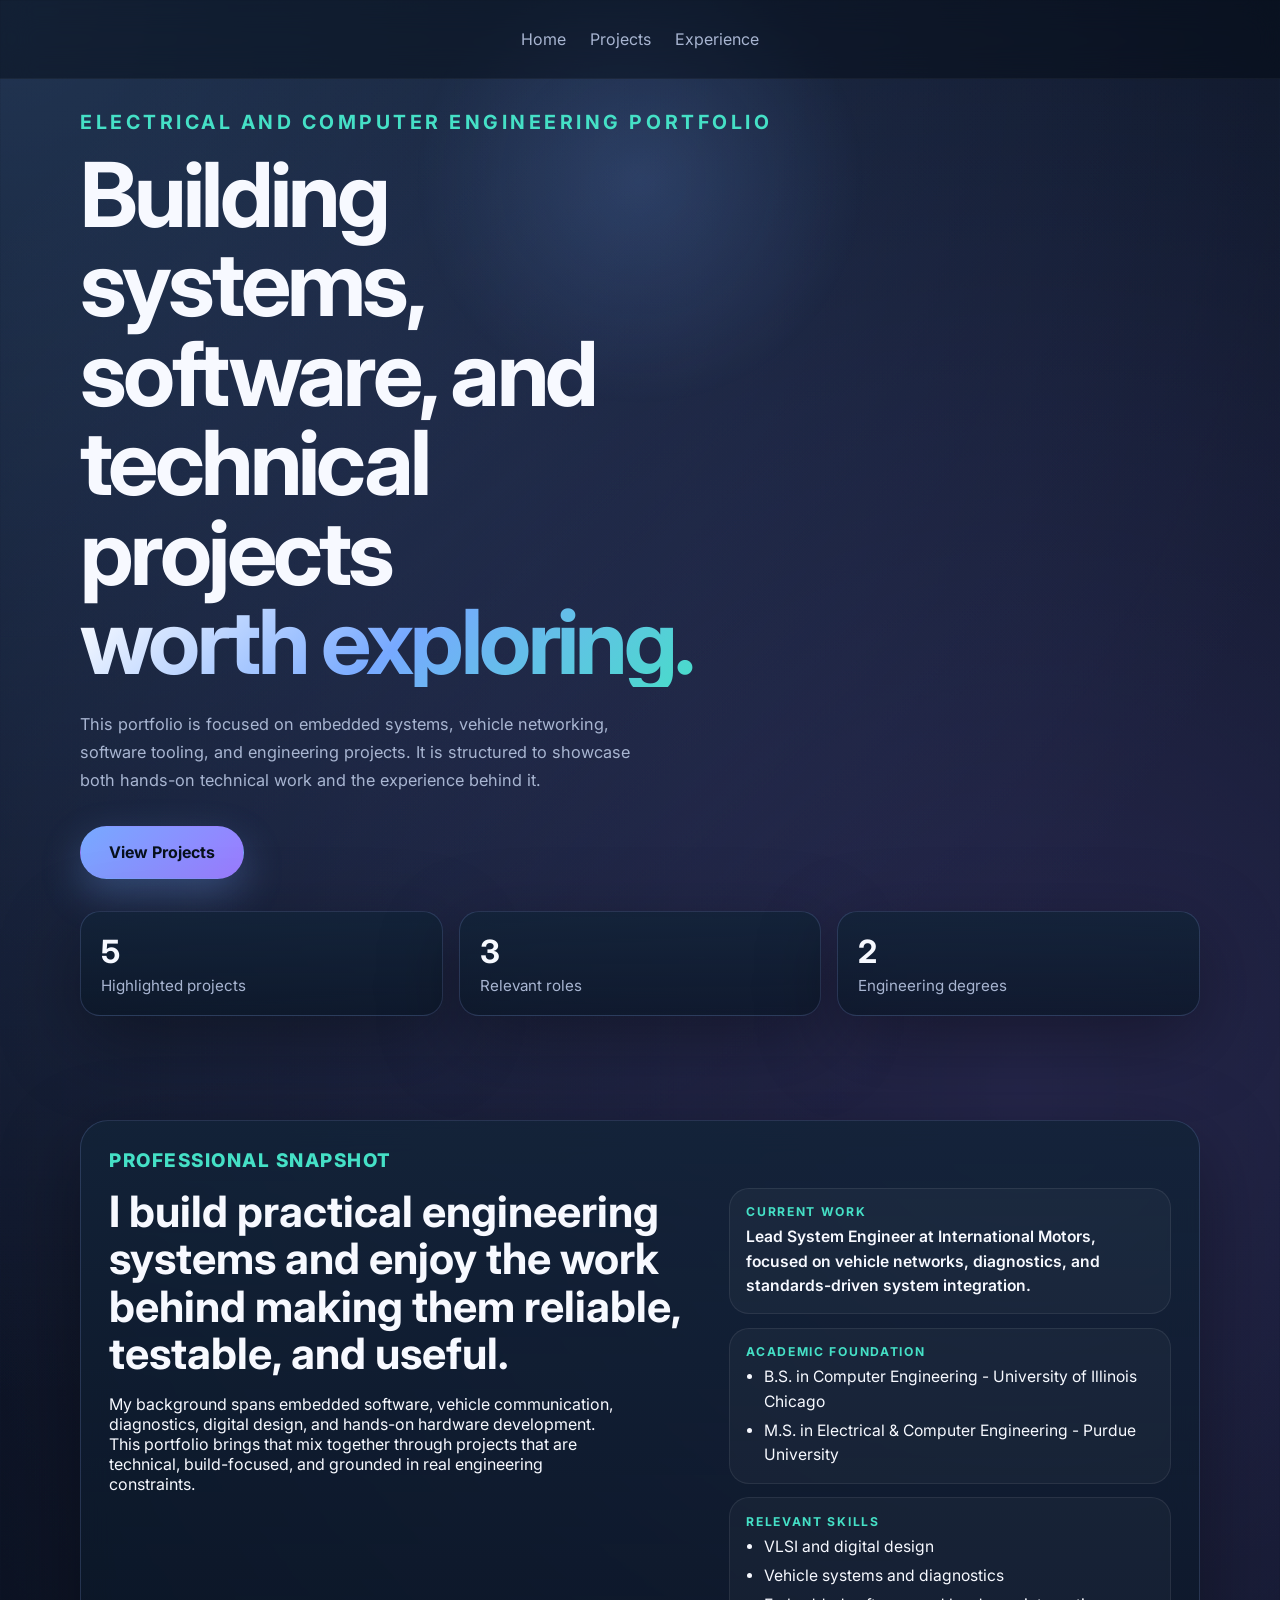
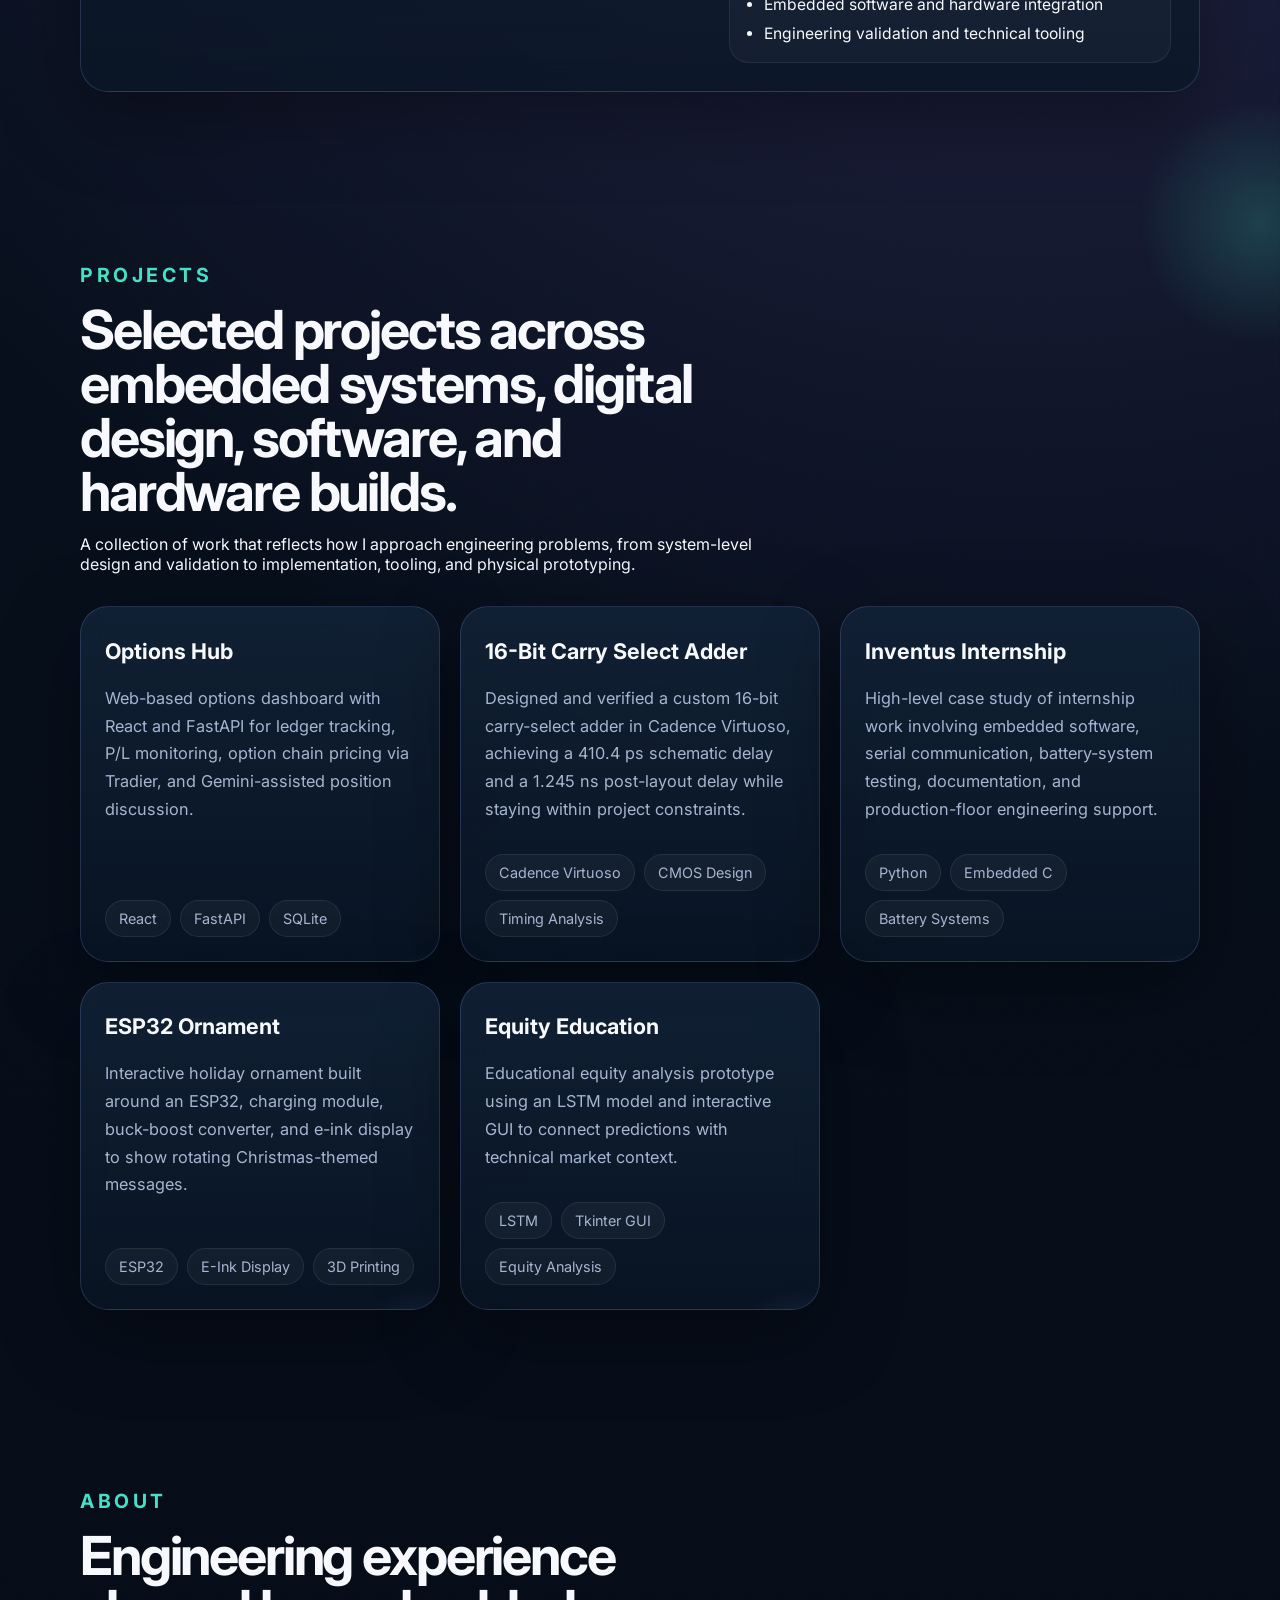
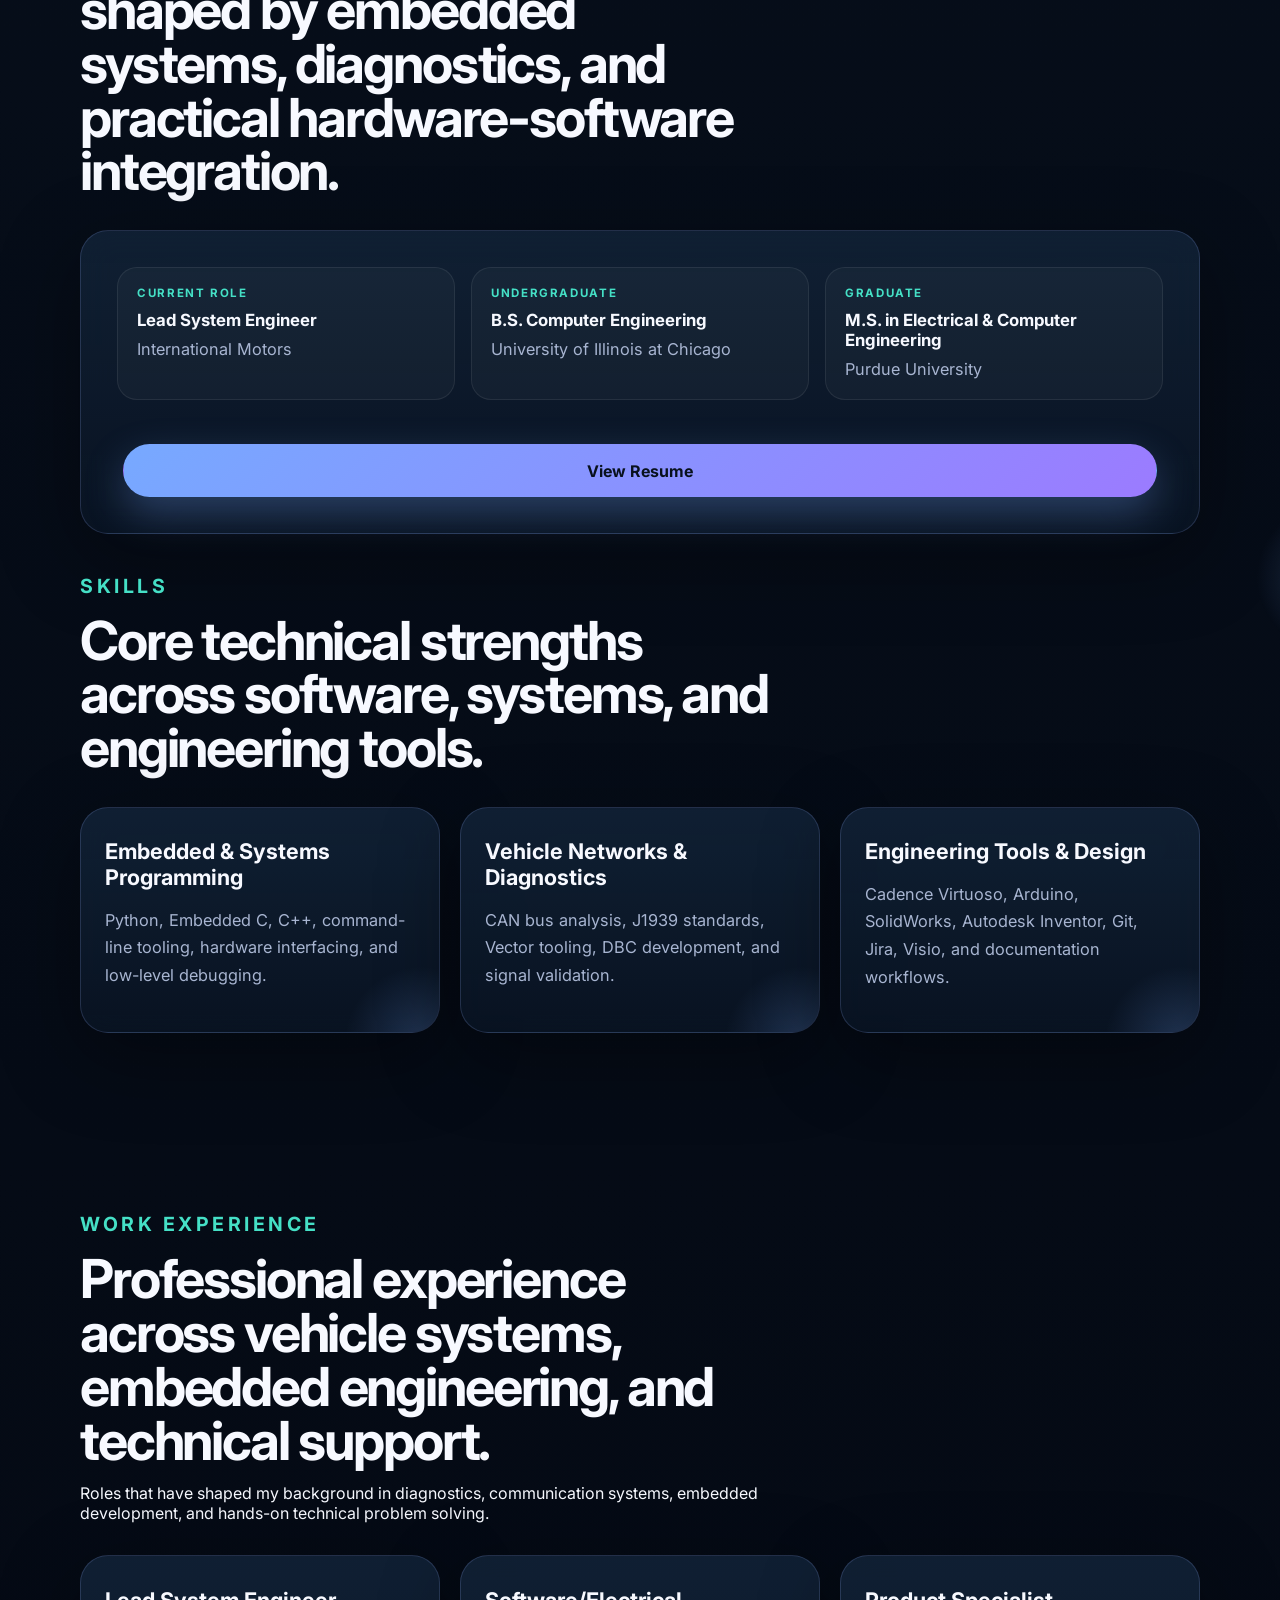
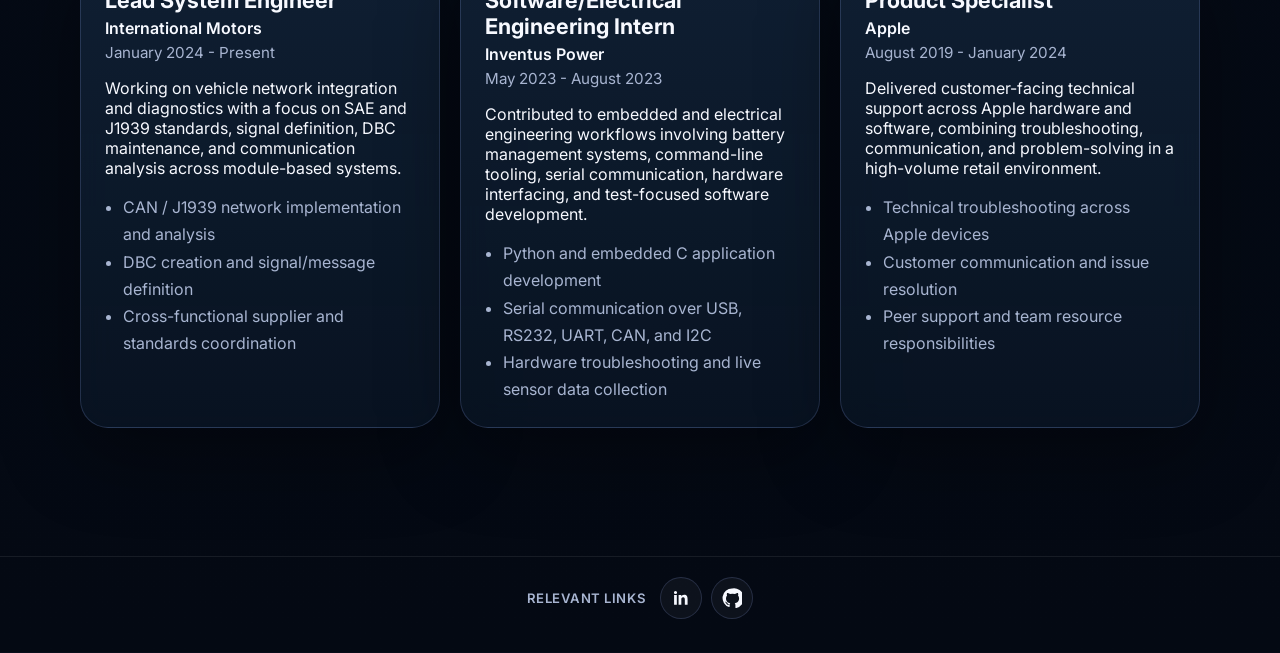
==== commit 30f6f626: "Added Options Hub Project" ====
--- a/index.html
+++ b/index.html
@@ -31,6 +31,7 @@
             <button class="nav-group__toggle" type="button" aria-expanded="false">Projects</button>
             <div class="nav-group__menu">
               <a href="all-projects.html">All Projects</a>
+              <a href="projects/options-hub/index.html">Options Hub</a>
               <a href="projects/16-bit-carry-select-adder/index.html">16-Bit Carry Select Adder</a>
               <a href="projects/inventus-internship/index.html">Inventus Internship</a>
               <a href="projects/ornament-project/index.html">ESP32 Ornament</a>
@@ -102,7 +103,7 @@
                   <span>Academic Foundation</span>
                   <ul class="profile-focus-list">
                     <li>B.S. in Computer Engineering - University of Illinois Chicago</li>
-                    <li>M.S. studies in Electrical and Computer Engineering - Purdue University</li>
+                    <li>M.S. in Electrical & Computer Engineering - Purdue University</li>
                   </ul>
                 </article>
                 <article class="profile-focus-item">
@@ -152,7 +153,7 @@
             </article>
             <article class="about-highlight">
               <span class="about-highlight__label">Graduate</span>
-              <strong>M.S. Electrical & Computer Engineering</strong>
+              <strong>M.S. in Electrical & Computer Engineering</strong>
               <p>Purdue University</p>
             </article>
           </div>
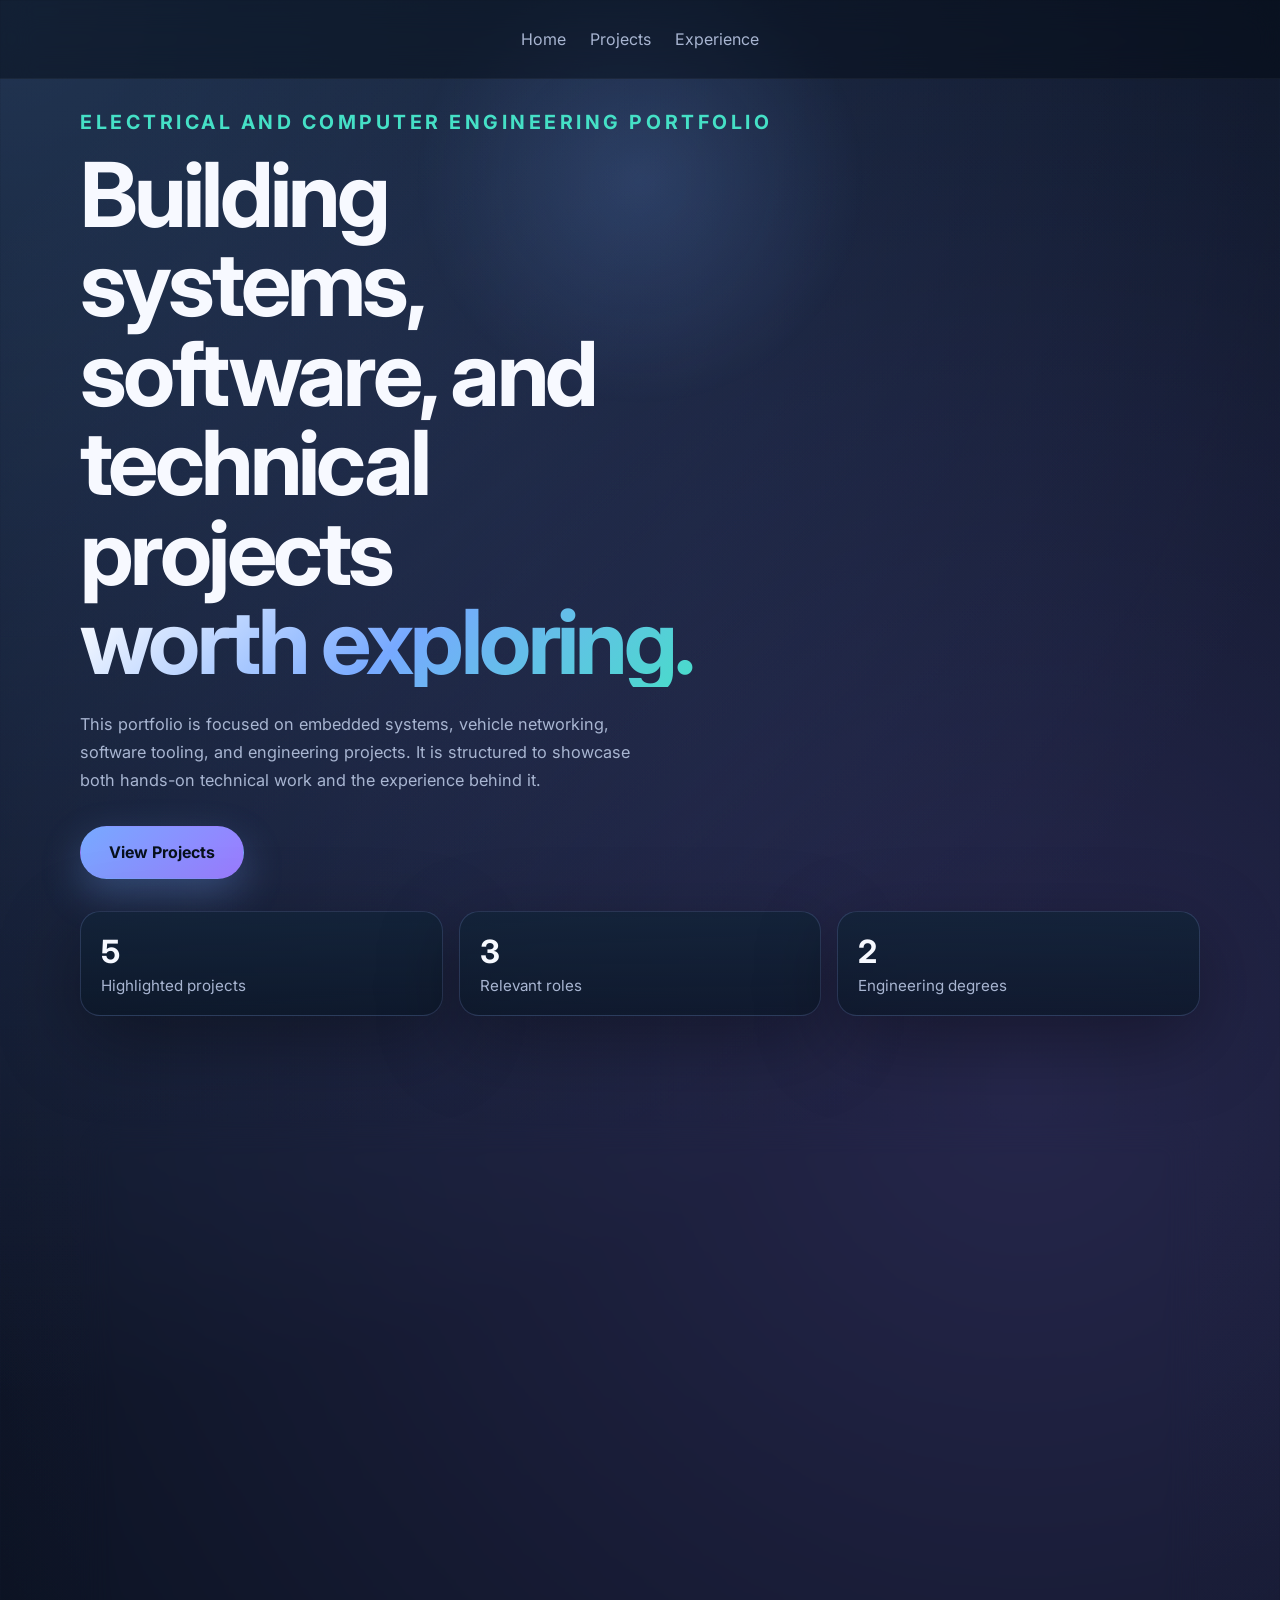
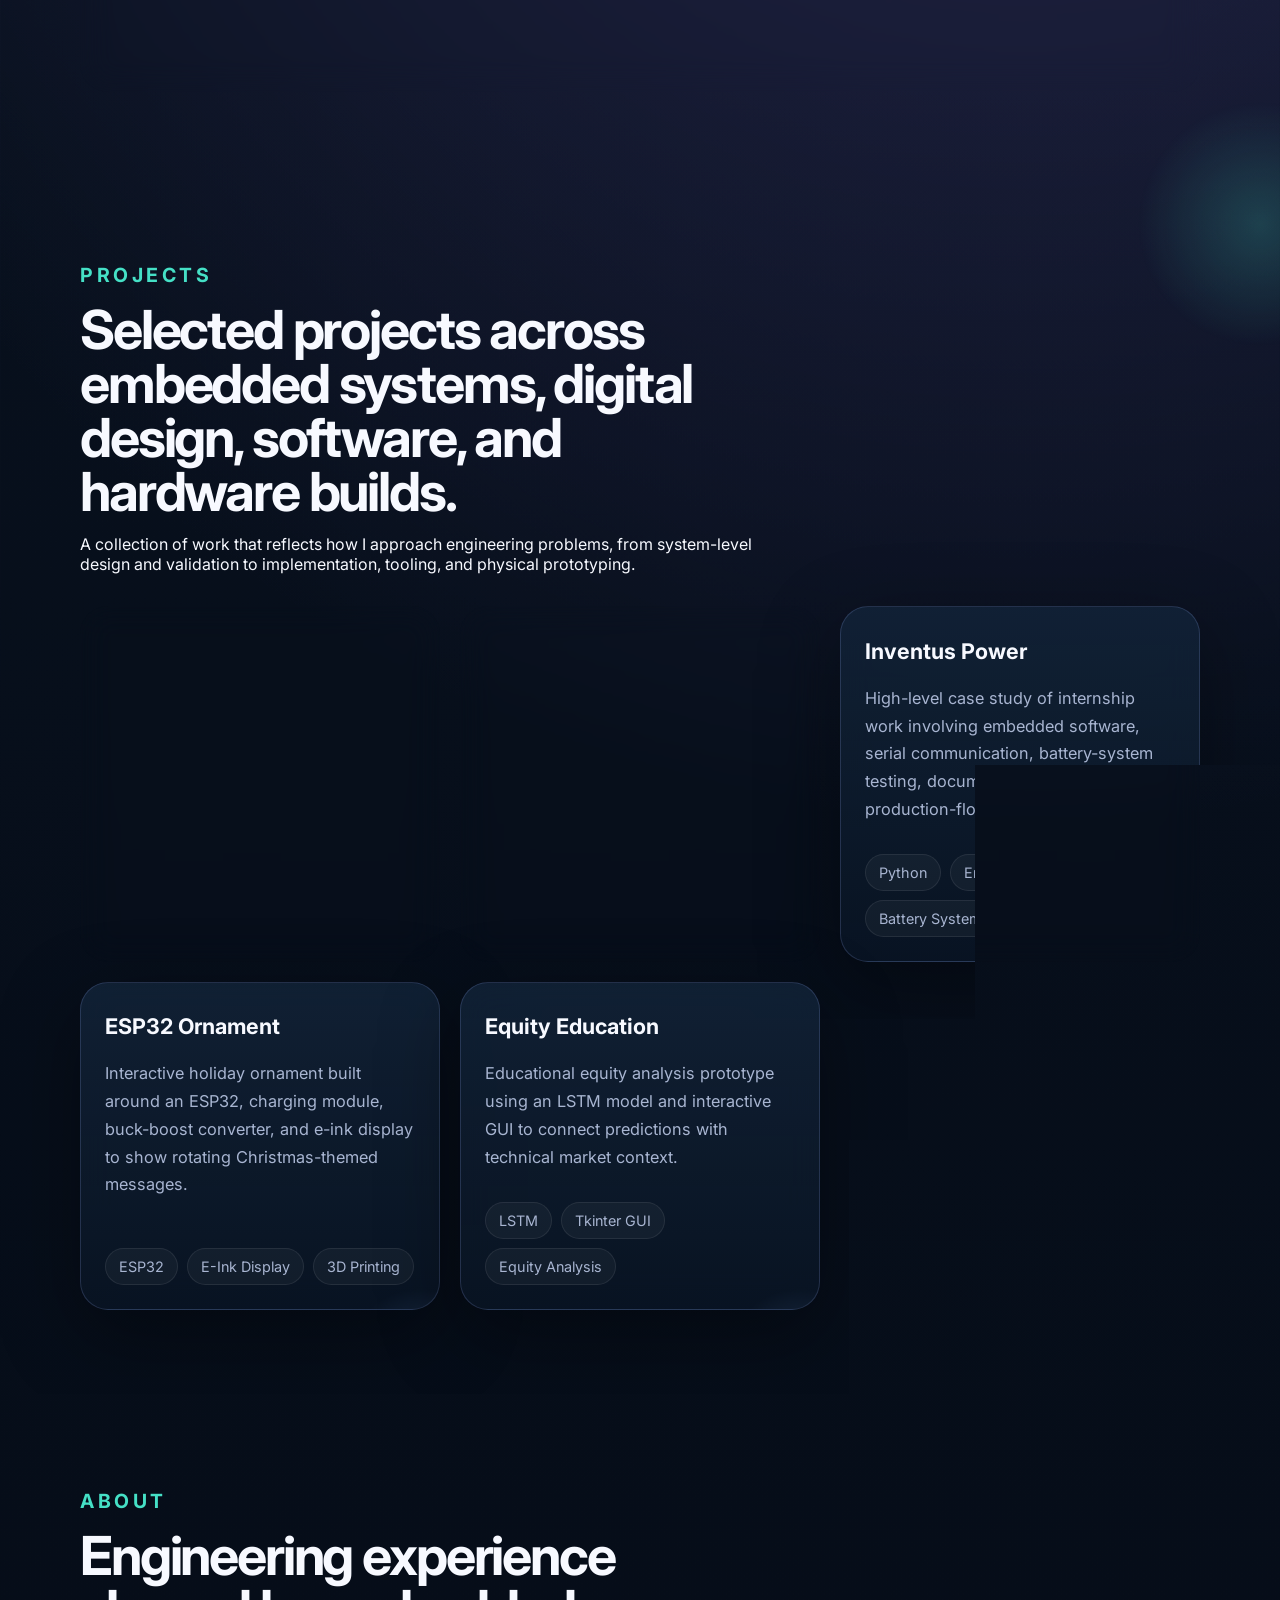
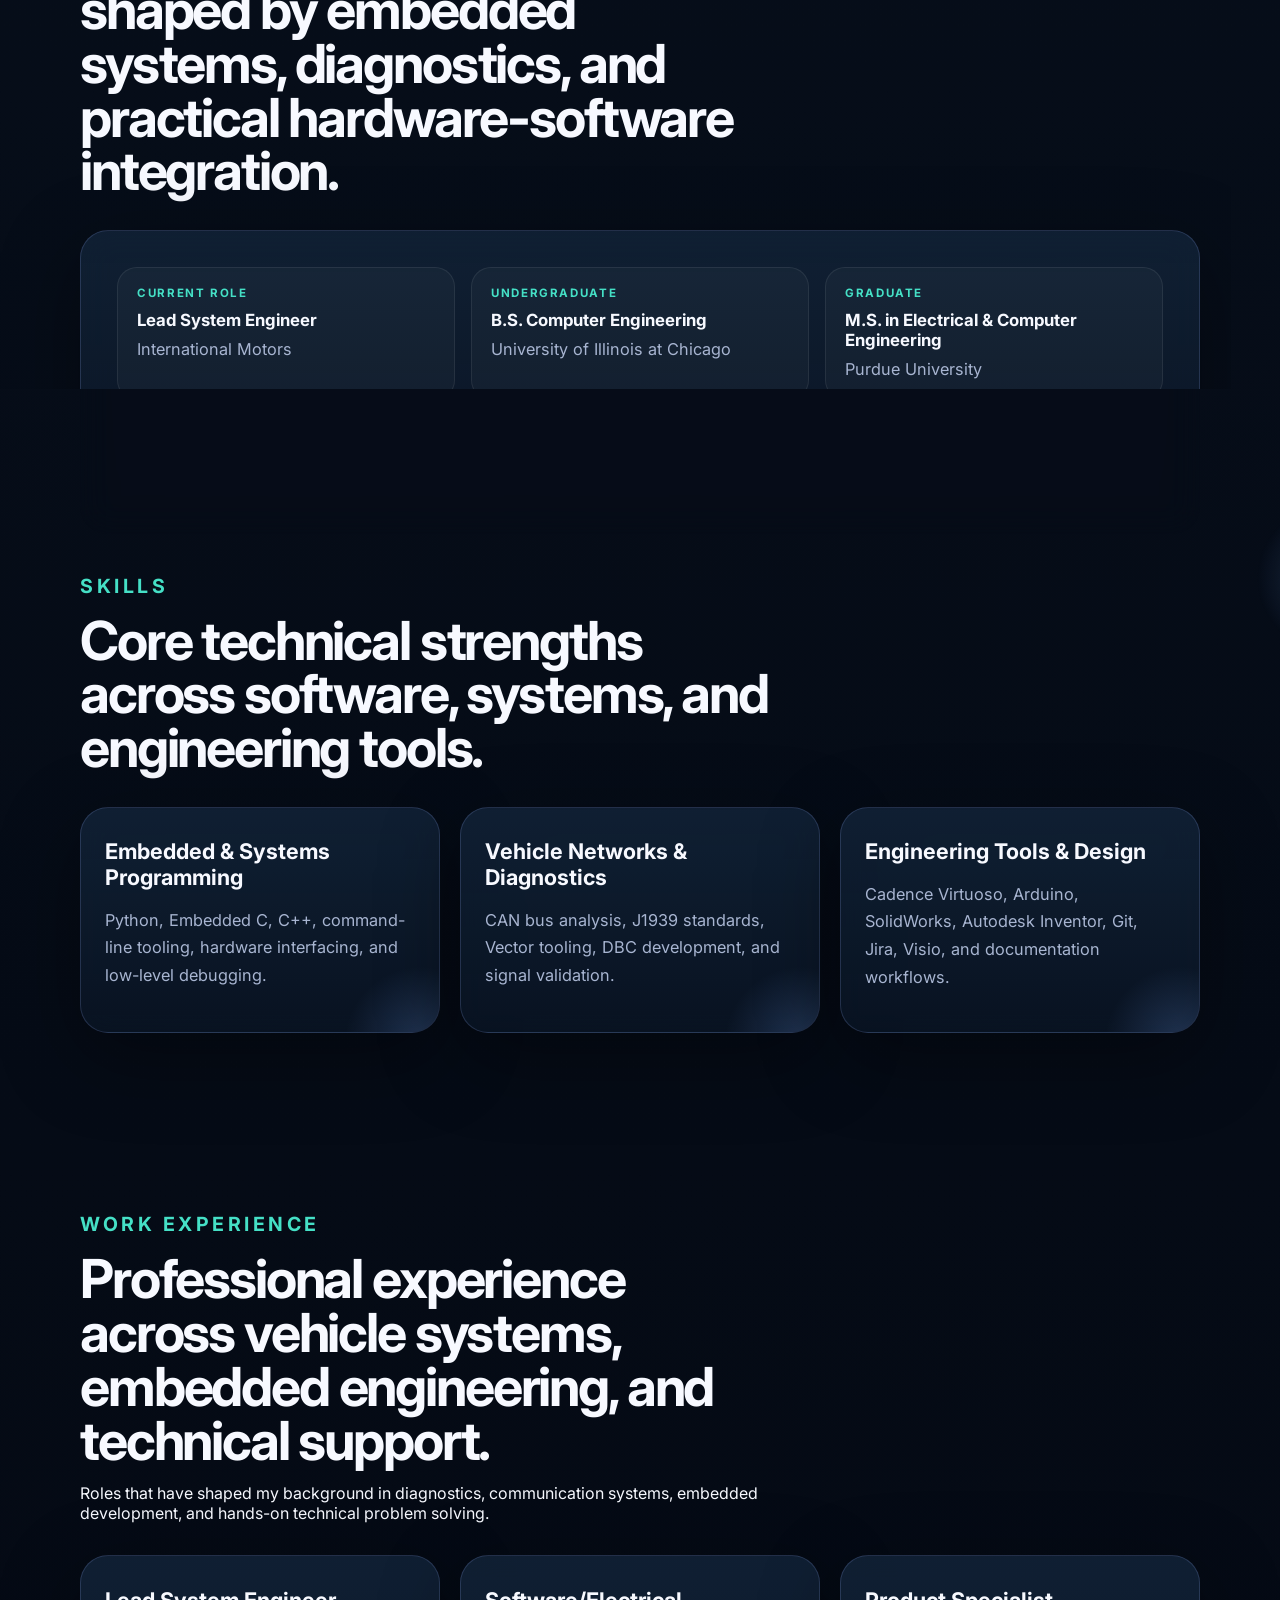
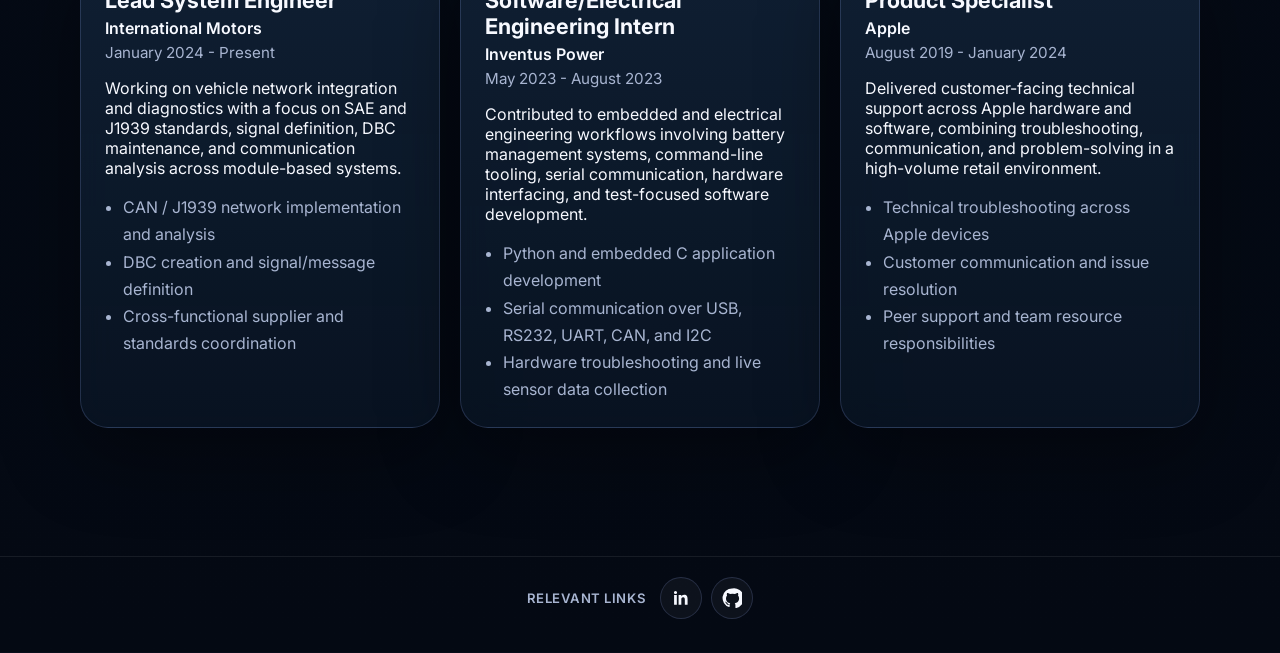
==== commit 93bf3870: "Updated naming" ====
--- a/index.html
+++ b/index.html
@@ -33,7 +33,7 @@
               <a href="all-projects.html">All Projects</a>
               <a href="projects/options-hub/index.html">Options Hub</a>
               <a href="projects/16-bit-carry-select-adder/index.html">16-Bit Carry Select Adder</a>
-              <a href="projects/inventus-internship/index.html">Inventus Internship</a>
+              <a href="projects/inventus-internship/index.html">Inventus Power</a>
               <a href="projects/ornament-project/index.html">ESP32 Ornament</a>
               <a href="projects/equity-education/index.html">Equity Education</a>
               <a data-feature="trades" href="projects/trades-ai-training/index.html">TRADES: AI Training</a>
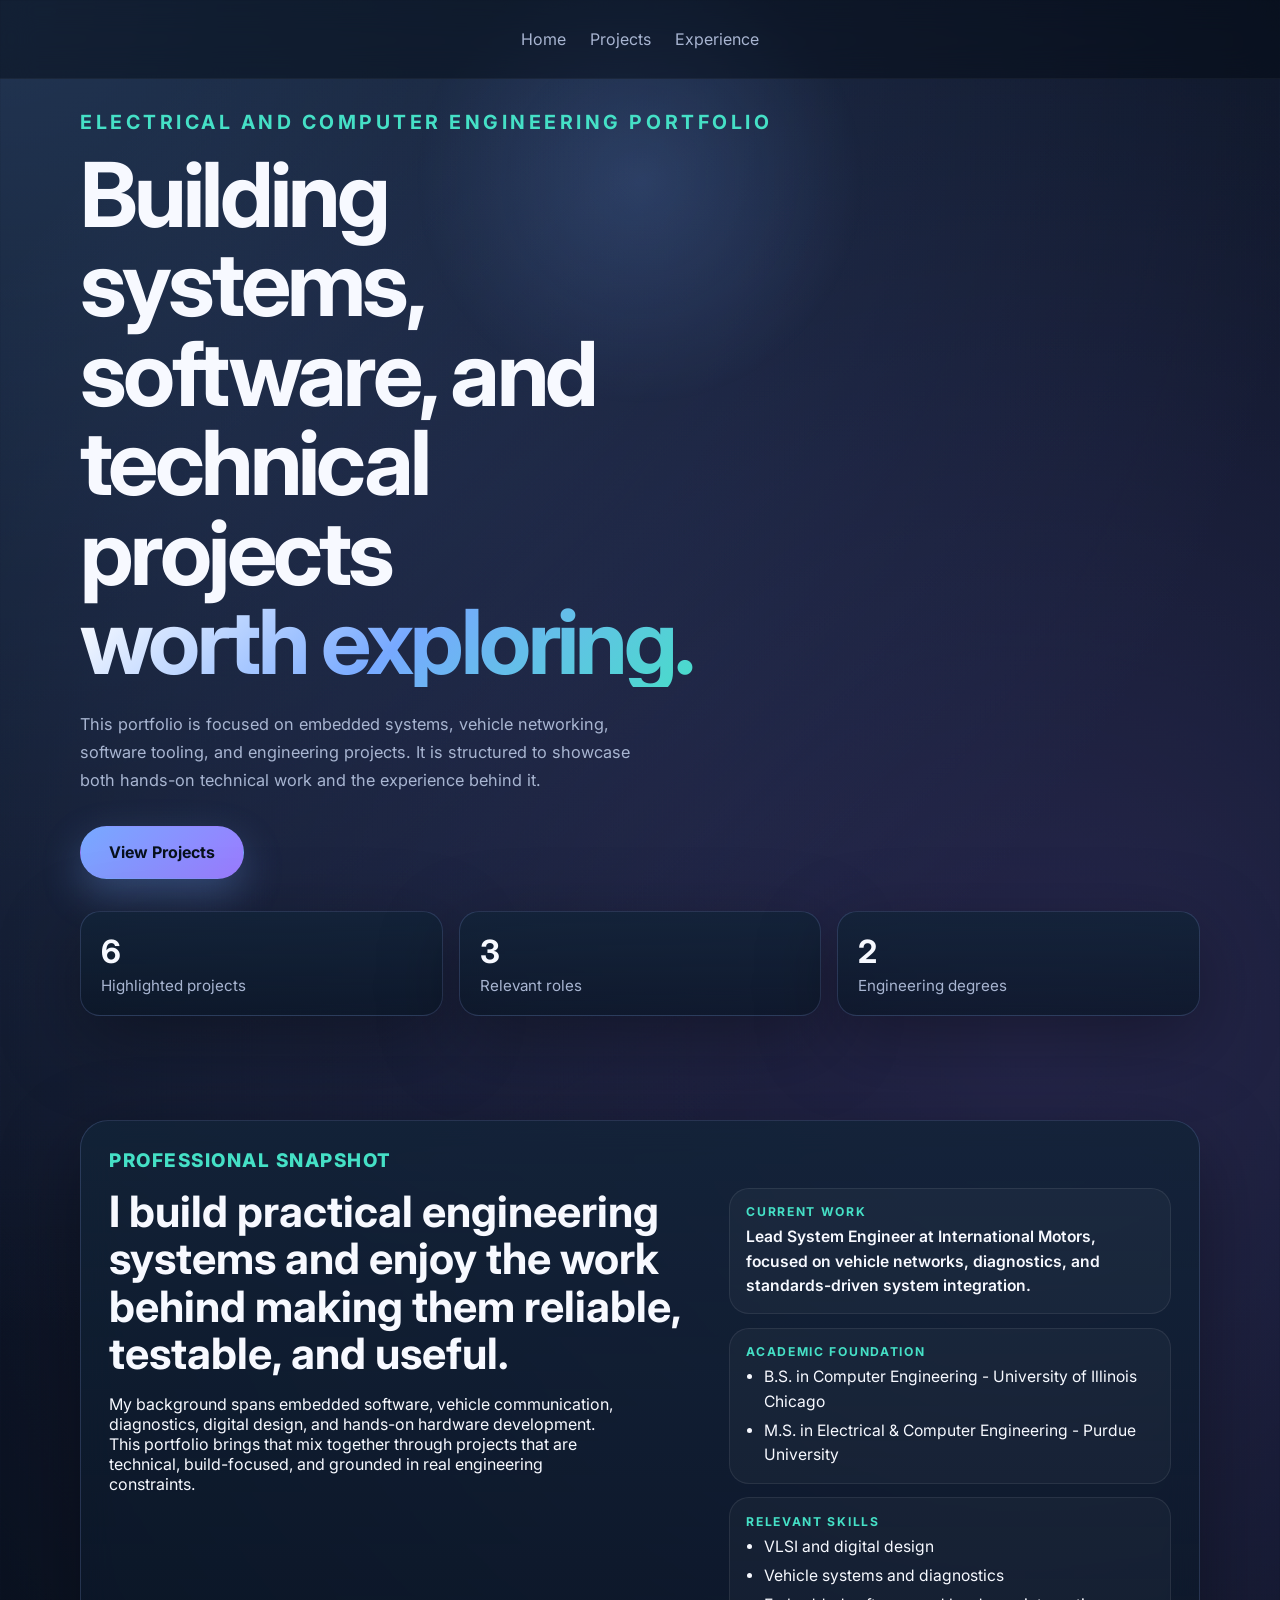
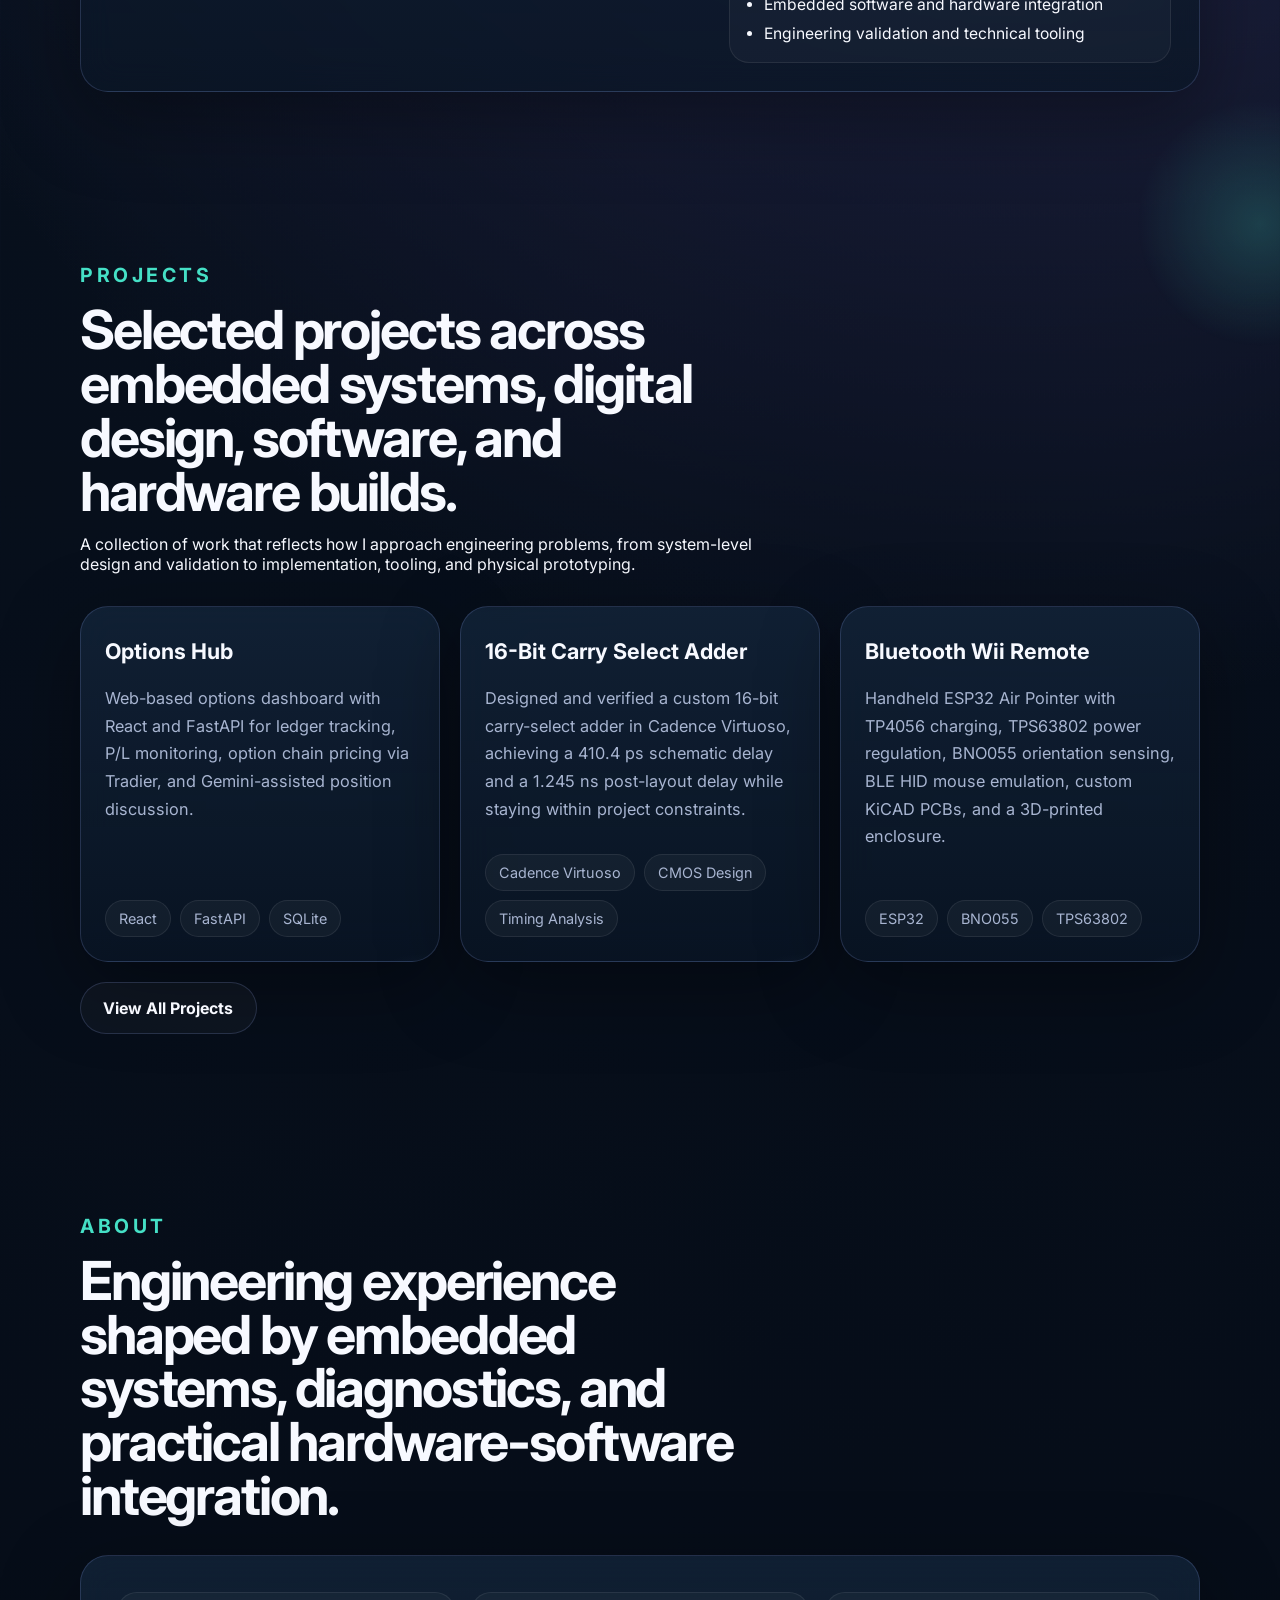
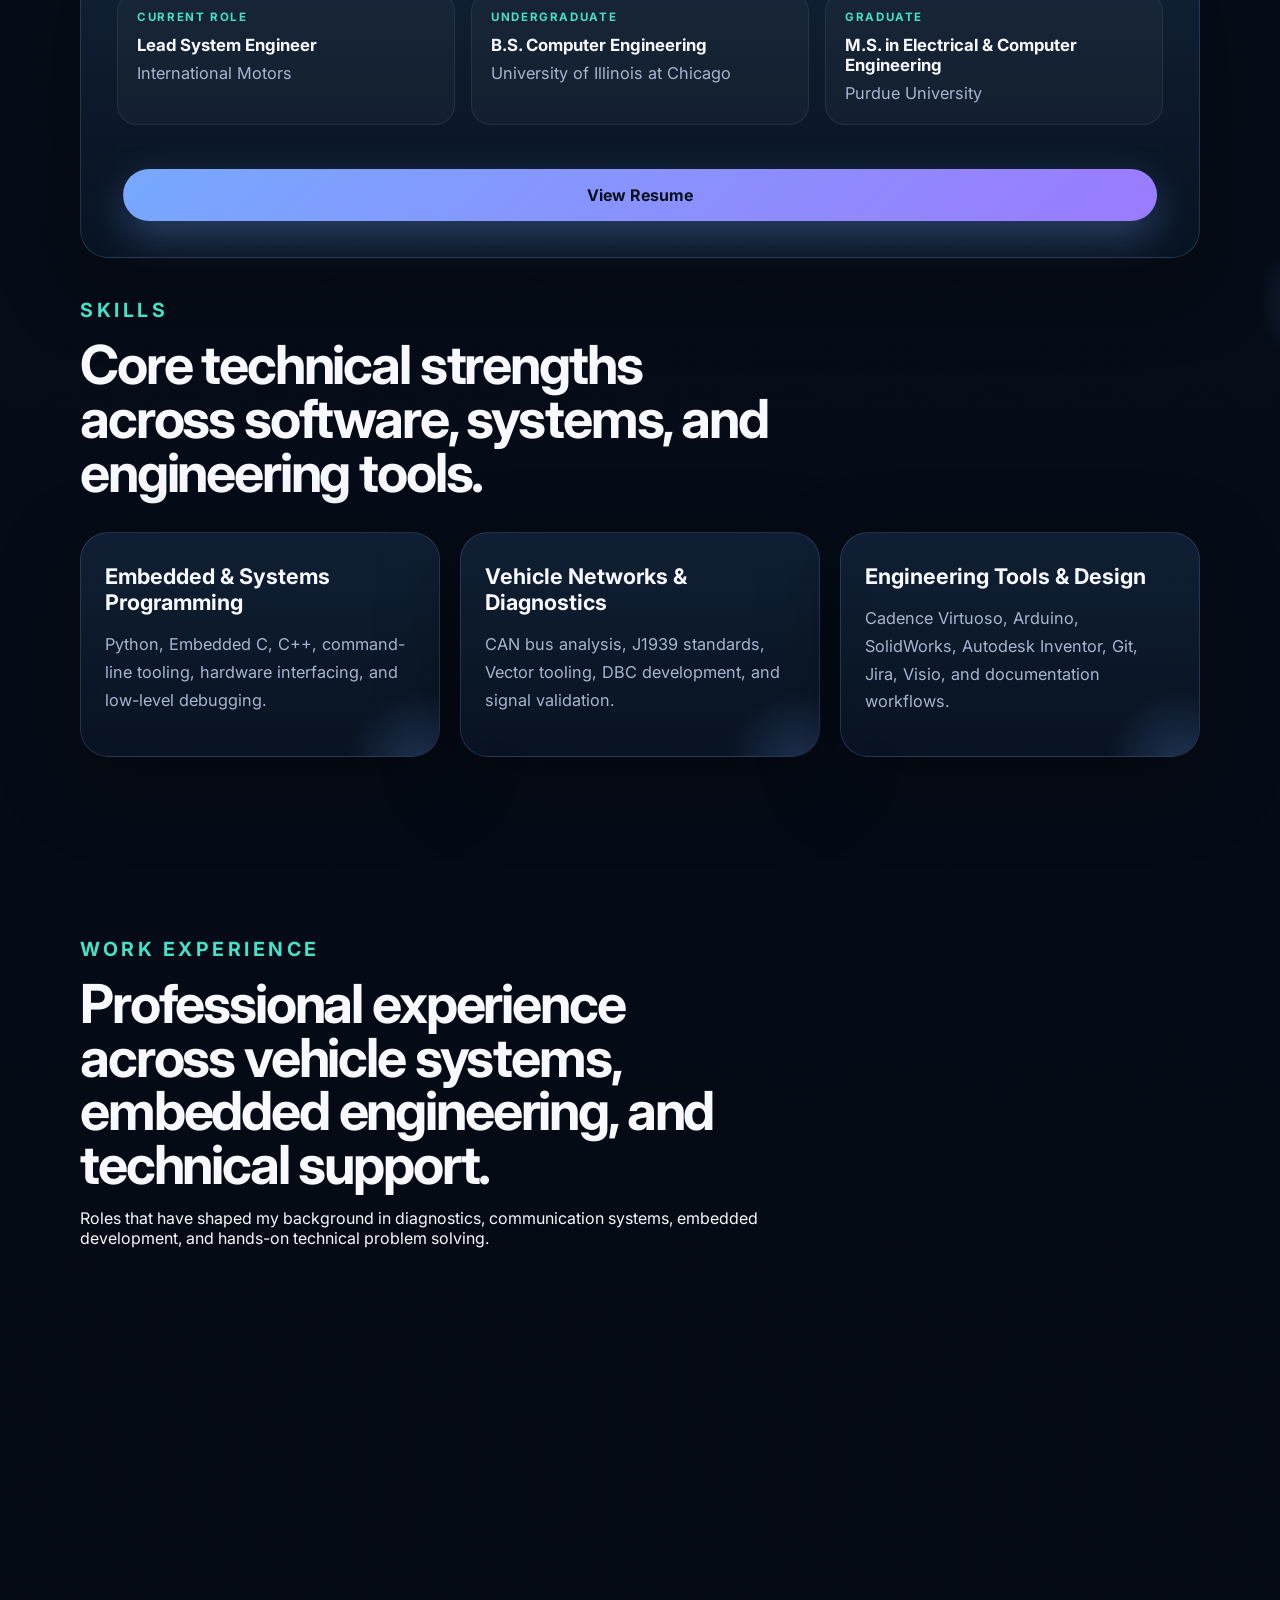
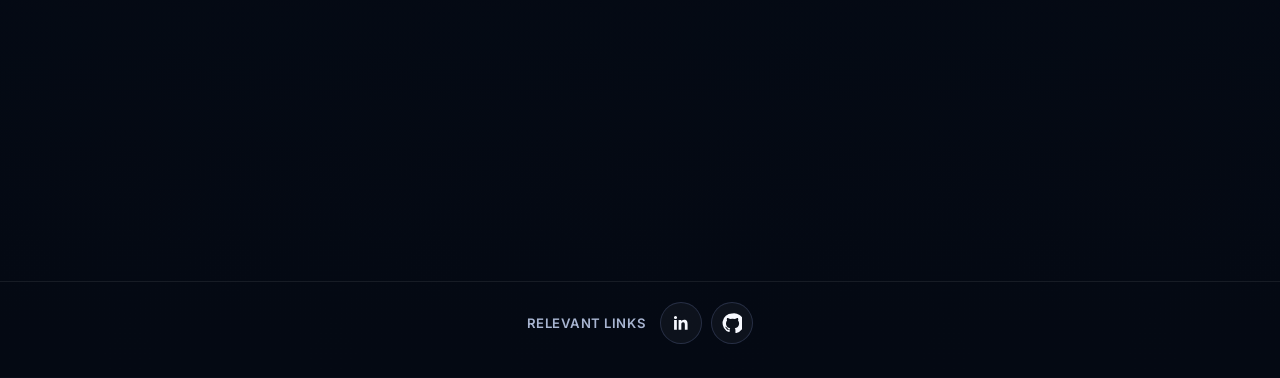
==== commit 816954d6: "Added Bluetooth Wii Remote Project" ====
--- a/index.html
+++ b/index.html
@@ -35,6 +35,7 @@
               <a href="projects/16-bit-carry-select-adder/index.html">16-Bit Carry Select Adder</a>
               <a href="projects/inventus-internship/index.html">Inventus Power</a>
               <a href="projects/ornament-project/index.html">ESP32 Ornament</a>
+              <a href="projects/bluetooth-wii-remote/index.html">Bluetooth Wii Remote</a>
               <a href="projects/equity-education/index.html">Equity Education</a>
               <a data-feature="trades" href="projects/trades-ai-training/index.html">TRADES: AI Training</a>
             </div>
@@ -62,7 +63,7 @@
           </div>
           <div class="hero-stats reveal">
             <article class="stat-card">
-              <strong class="counter" data-target="5">0</strong>
+              <strong class="counter" data-target="6">0</strong>
               <span>Highlighted projects</span>
             </article>
             <article class="stat-card">
@@ -132,6 +133,9 @@
           </p>
         </div>
         <div class="projects-grid" id="projects-grid"></div>
+        <div class="project-links reveal">
+          <a class="button button-secondary" href="all-projects.html">View All Projects</a>
+        </div>
       </section>
 
       <section class="section container" id="about">
--- a/styles.css
+++ b/styles.css
@@ -1107,6 +1107,210 @@
   opacity: 0;
   pointer-events: none;
   transition: opacity 220ms ease;
+}
+
+.build-showcase {
+  display: grid;
+  grid-template-columns: minmax(220px, 0.82fr) minmax(320px, 1.35fr);
+  gap: 1.25rem;
+  align-items: stretch;
+}
+
+.build-showcase__photos {
+  display: flex;
+  flex-direction: column;
+  gap: 1rem;
+  min-width: 0;
+}
+
+.build-showcase__card {
+  margin: 0;
+  display: flex;
+  flex-direction: column;
+  min-width: 0;
+  padding: 1rem;
+  background: linear-gradient(180deg, rgba(18, 35, 56, 0.85), rgba(10, 22, 38, 0.72));
+  border: 1px solid var(--border);
+  border-radius: var(--radius-lg);
+  box-shadow: var(--shadow);
+  backdrop-filter: blur(16px);
+}
+
+.build-showcase__video {
+  min-height: 100%;
+}
+
+.build-showcase__media {
+  display: flex;
+  flex: 1 1 auto;
+  align-items: center;
+  justify-content: center;
+  overflow: hidden;
+  border-radius: 16px;
+  background: rgba(255, 255, 255, 0.03);
+}
+
+.build-showcase__photo .build-showcase__media {
+  min-height: 0;
+}
+
+.build-showcase__photo img {
+  display: block;
+  width: 100%;
+  height: auto;
+  aspect-ratio: 3 / 4;
+  object-fit: contain;
+  border-radius: 16px;
+  background: rgba(255, 255, 255, 0.03);
+}
+
+.build-showcase__video .build-showcase__media {
+  min-height: 0;
+}
+
+.build-showcase__video-player {
+  display: block;
+  width: 100%;
+  height: 100%;
+  min-height: 560px;
+  object-fit: contain;
+  border-radius: 16px;
+  background: #050b14;
+}
+
+.build-showcase__card figcaption {
+  margin-top: 0.9rem;
+  color: var(--muted);
+  line-height: 1.65;
+  font-size: 0.95rem;
+  text-align: center;
+}
+
+@media (max-width: 900px) {
+  .build-showcase {
+    grid-template-columns: 1fr;
+  }
+
+  .build-showcase__video .build-showcase__media {
+    min-height: 0;
+  }
+
+  .build-showcase__video-player {
+    min-height: 0;
+    max-height: min(72vh, 680px);
+  }
+}
+
+.kicad-version-block + .kicad-version-block {
+  margin-top: 1.5rem;
+}
+
+.kicad-version-block h3 {
+  margin: 0 0 1rem;
+  font-size: 1.2rem;
+}
+
+.kicad-version-block p {
+  margin: 0 0 1rem;
+  color: var(--muted);
+  line-height: 1.7;
+}
+
+.kicad-media-pair {
+  display: grid;
+  grid-template-columns: minmax(0, 1.75fr) minmax(220px, 1fr);
+  gap: 1rem;
+  align-items: stretch;
+}
+
+.kicad-media-card {
+  margin: 0;
+  display: flex;
+  flex-direction: column;
+  min-width: 0;
+  padding: 1rem 1.15rem 1.15rem;
+  background: linear-gradient(180deg, rgba(18, 35, 56, 0.85), rgba(10, 22, 38, 0.72));
+  border: 1px solid var(--border);
+  border-radius: var(--radius-lg);
+  box-shadow: var(--shadow);
+  backdrop-filter: blur(16px);
+}
+
+.kicad-media-card__label {
+  margin: 0 0 0.85rem;
+  color: var(--muted);
+  font-size: 0.82rem;
+  font-weight: 600;
+  letter-spacing: 0.08em;
+  text-transform: uppercase;
+}
+
+.kicad-media-card__frame {
+  display: flex;
+  flex: 1 1 auto;
+  align-items: center;
+  justify-content: center;
+  min-height: 420px;
+  padding: 0.85rem;
+  border-radius: 12px;
+  background: #f7f9ff;
+}
+
+.kicad-media-card__frame img {
+  display: block;
+  width: auto;
+  max-width: 100%;
+  height: auto;
+  max-height: 420px;
+  object-fit: contain;
+}
+
+.kicad-media-card--schematic .kicad-media-card__frame img {
+  width: 100%;
+}
+
+.kicad-media-card figcaption {
+  margin-top: 0.9rem;
+  color: var(--muted);
+  line-height: 1.65;
+  font-size: 0.95rem;
+  text-align: center;
+}
+
+.code-viewer {
+  margin: 0;
+  padding: 0;
+  position: relative;
+  background: linear-gradient(180deg, rgba(18, 35, 56, 0.85), rgba(10, 22, 38, 0.72));
+  border: 1px solid var(--border);
+  border-radius: var(--radius-lg);
+  box-shadow: var(--shadow);
+  backdrop-filter: blur(16px);
+  overflow: hidden;
+}
+
+.code-viewer__header {
+  display: flex;
+  align-items: center;
+  justify-content: space-between;
+  gap: 1rem;
+  padding: 0.9rem 1.15rem;
+  border-bottom: 1px solid rgba(255, 255, 255, 0.08);
+  color: var(--muted);
+  font-size: 0.92rem;
+}
+
+.code-viewer pre {
+  margin: 0;
+  max-height: 520px;
+  overflow: auto;
+  padding: 1.15rem 1.25rem;
+  font-family: ui-monospace, SFMono-Regular, Menlo, Monaco, Consolas, "Liberation Mono", monospace;
+  font-size: 0.8rem;
+  line-height: 1.55;
+  color: #d8e6ff;
+  background: rgba(5, 11, 20, 0.92);
+  white-space: pre;
 }
 
 .results-list {
@@ -1609,6 +1813,22 @@
     height: 240px;
   }
 
+  .build-showcase__video-player {
+    max-height: min(68vh, 560px);
+  }
+
+  .kicad-media-pair {
+    grid-template-columns: 1fr;
+  }
+
+  .kicad-media-card__frame {
+    min-height: 300px;
+  }
+
+  .kicad-media-card__frame img {
+    max-height: 300px;
+  }
+
   .project-image-caption,
   .project-figure__caption {
     font-size: 1.02rem;
@@ -1693,6 +1913,15 @@
     grid-template-columns: 1fr;
   }
 
+  .build-showcase {
+    grid-template-columns: 1fr;
+  }
+
+  .build-showcase__video {
+    grid-column: auto;
+    max-width: none;
+  }
+
   .profile-card__body h2 {
     font-size: clamp(1.95rem, 10vw, 2.3rem);
   }
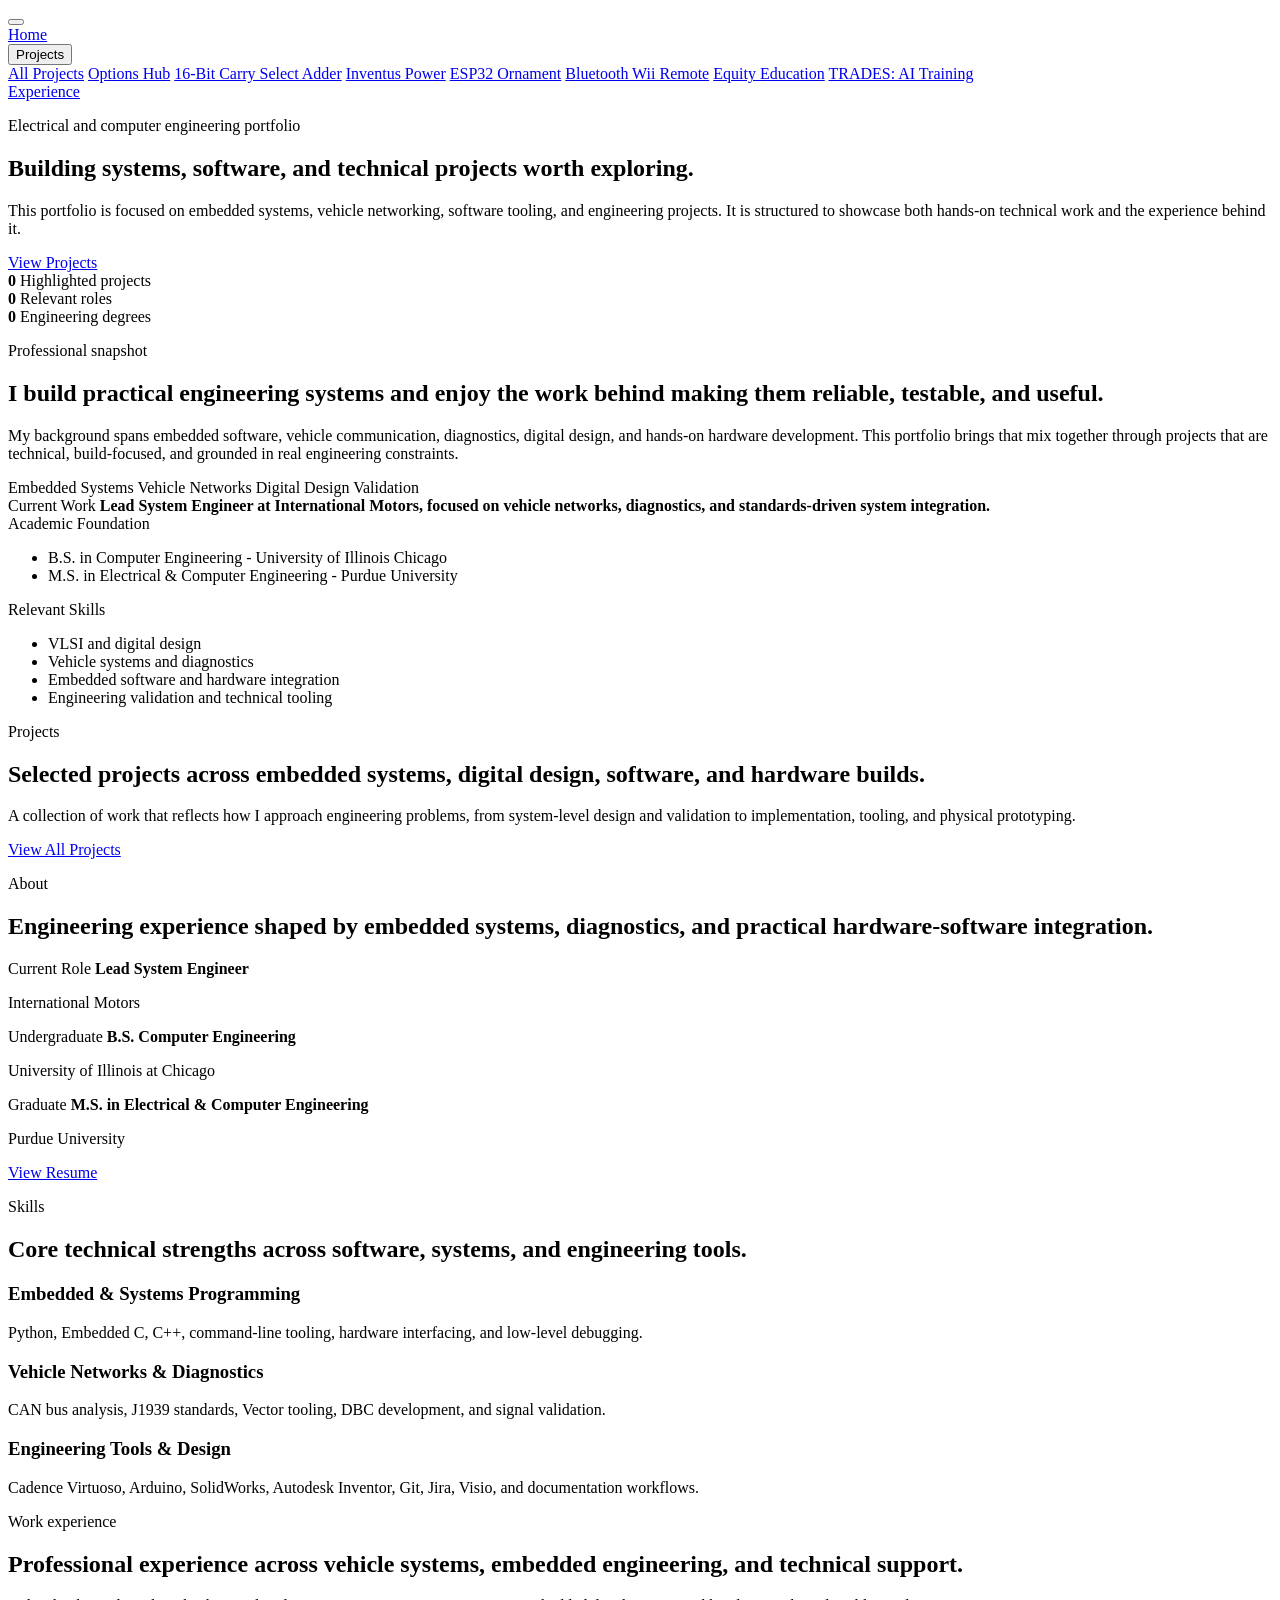
==== commit 1e3c5451: "Fixing styling For some reason pushing to Github didn't align the styling that was present on local " ====
--- a/index.html
+++ b/index.html
@@ -14,7 +14,7 @@
     href="https://fonts.googleapis.com/css2?family=Inter:wght@400;500;600;700;800&display=swap"
     rel="stylesheet"
   >
-  <link rel="stylesheet" href="styles.css">
+  <link rel="stylesheet" href="https://www.heythereitsjoey.com/styles.css">
 </head>
 <body class="home-view">
   <div class="page-shell">
@@ -199,6 +199,6 @@
     </main>
   </div>
 
-  <script src="script.js"></script>
+  <script src="https://www.heythereitsjoey.com/script.js"></script>
 </body>
 </html>
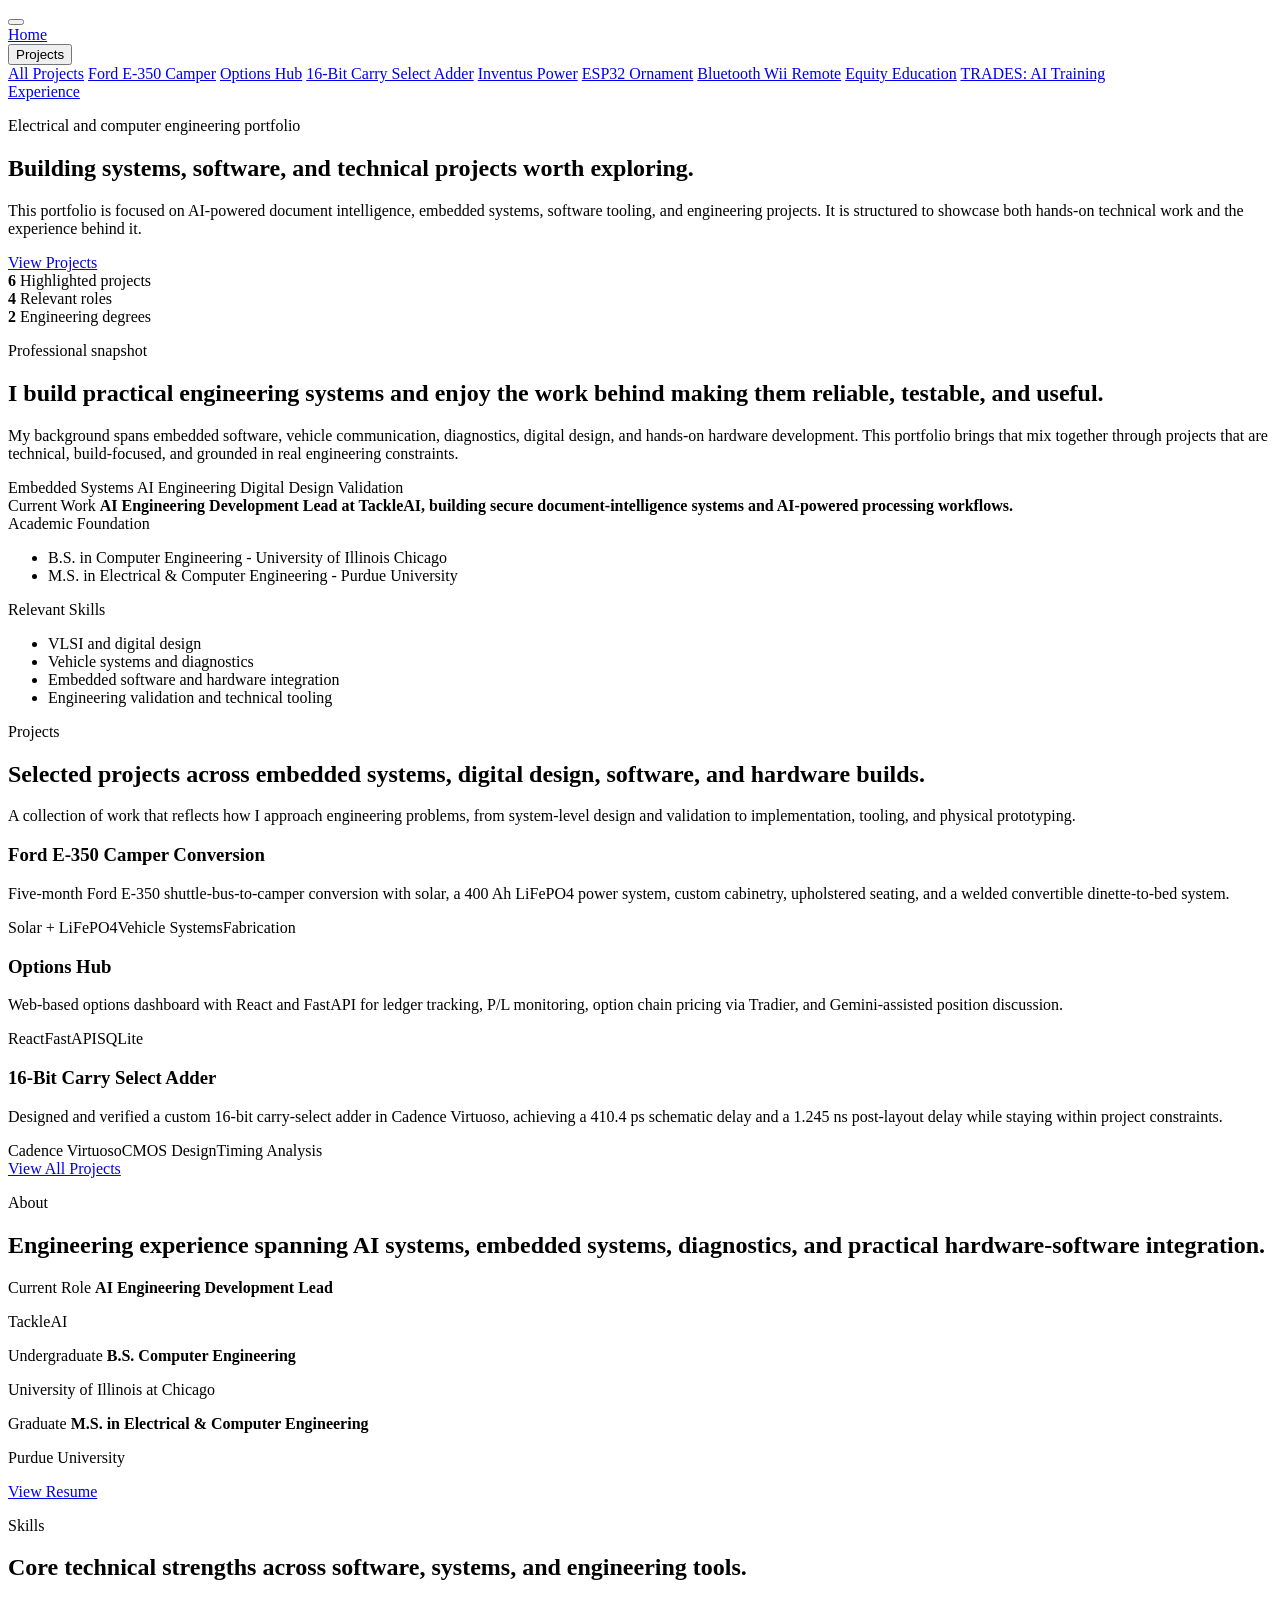
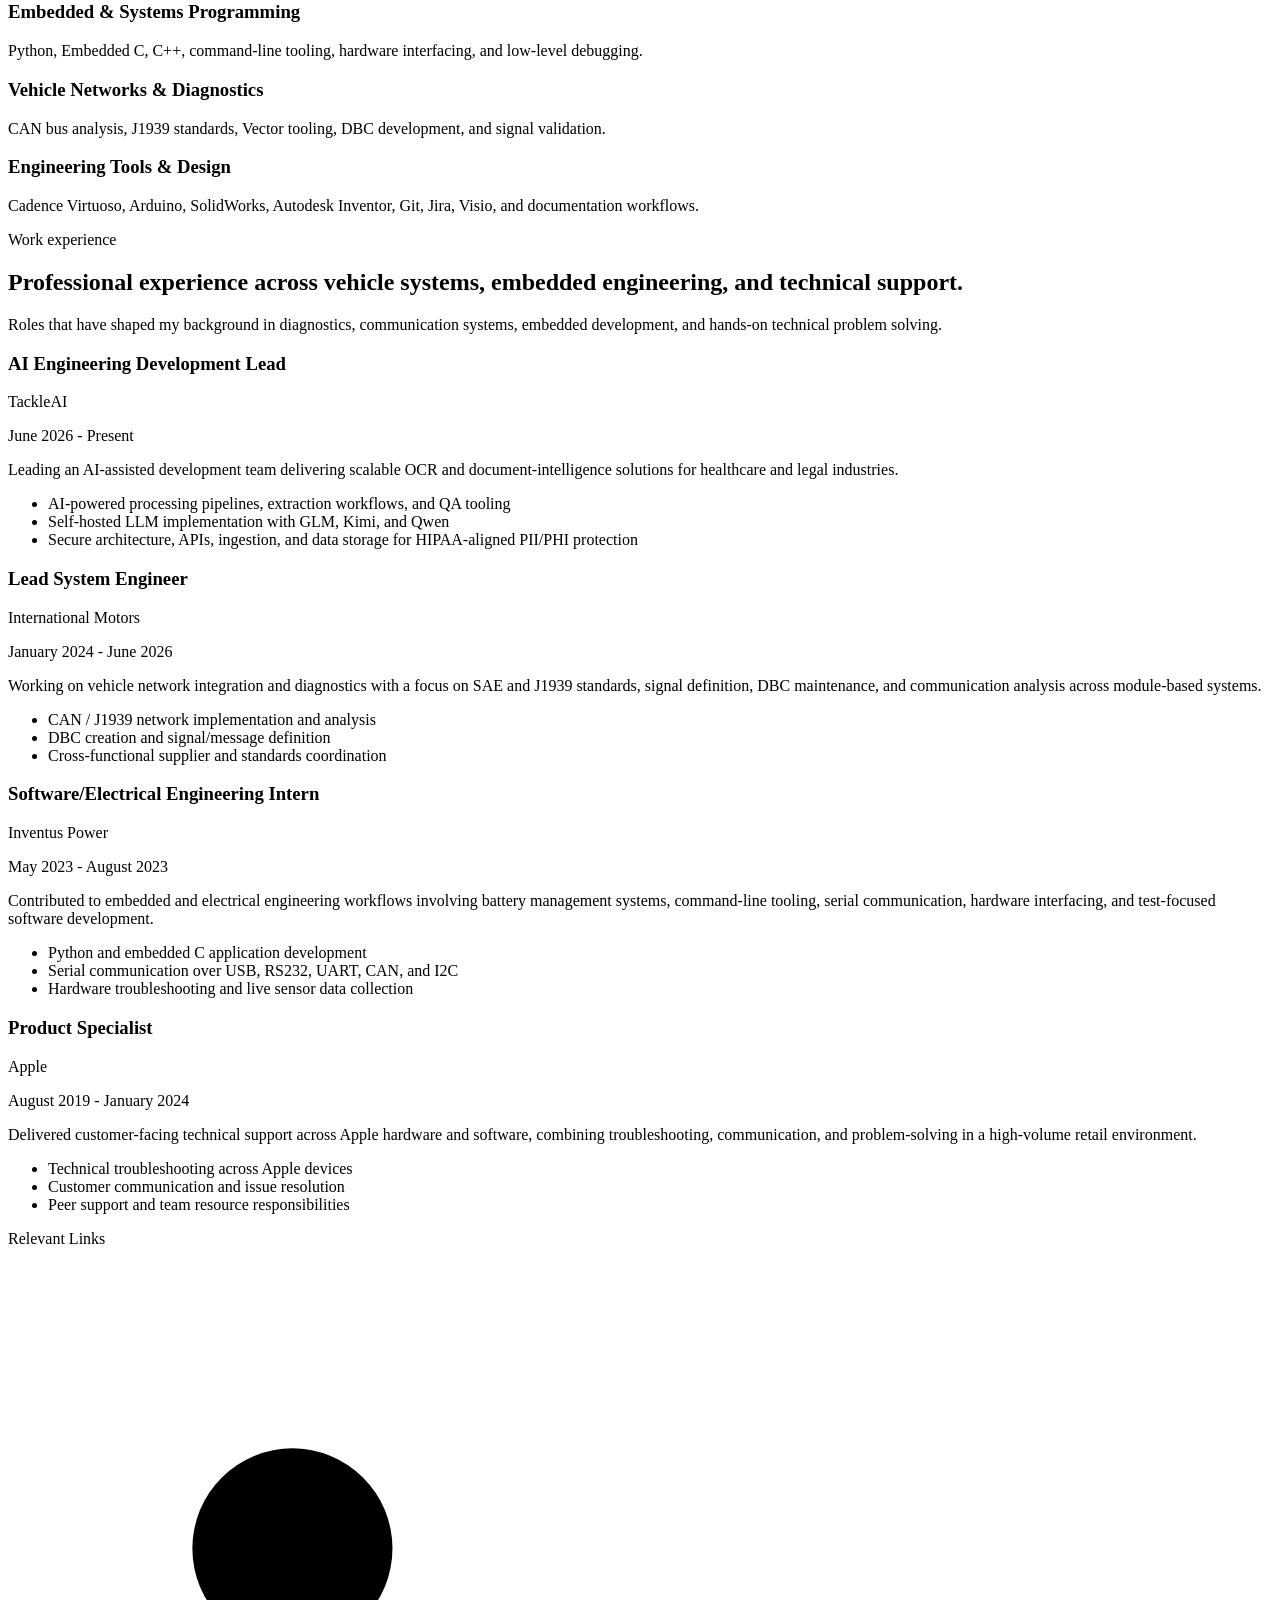
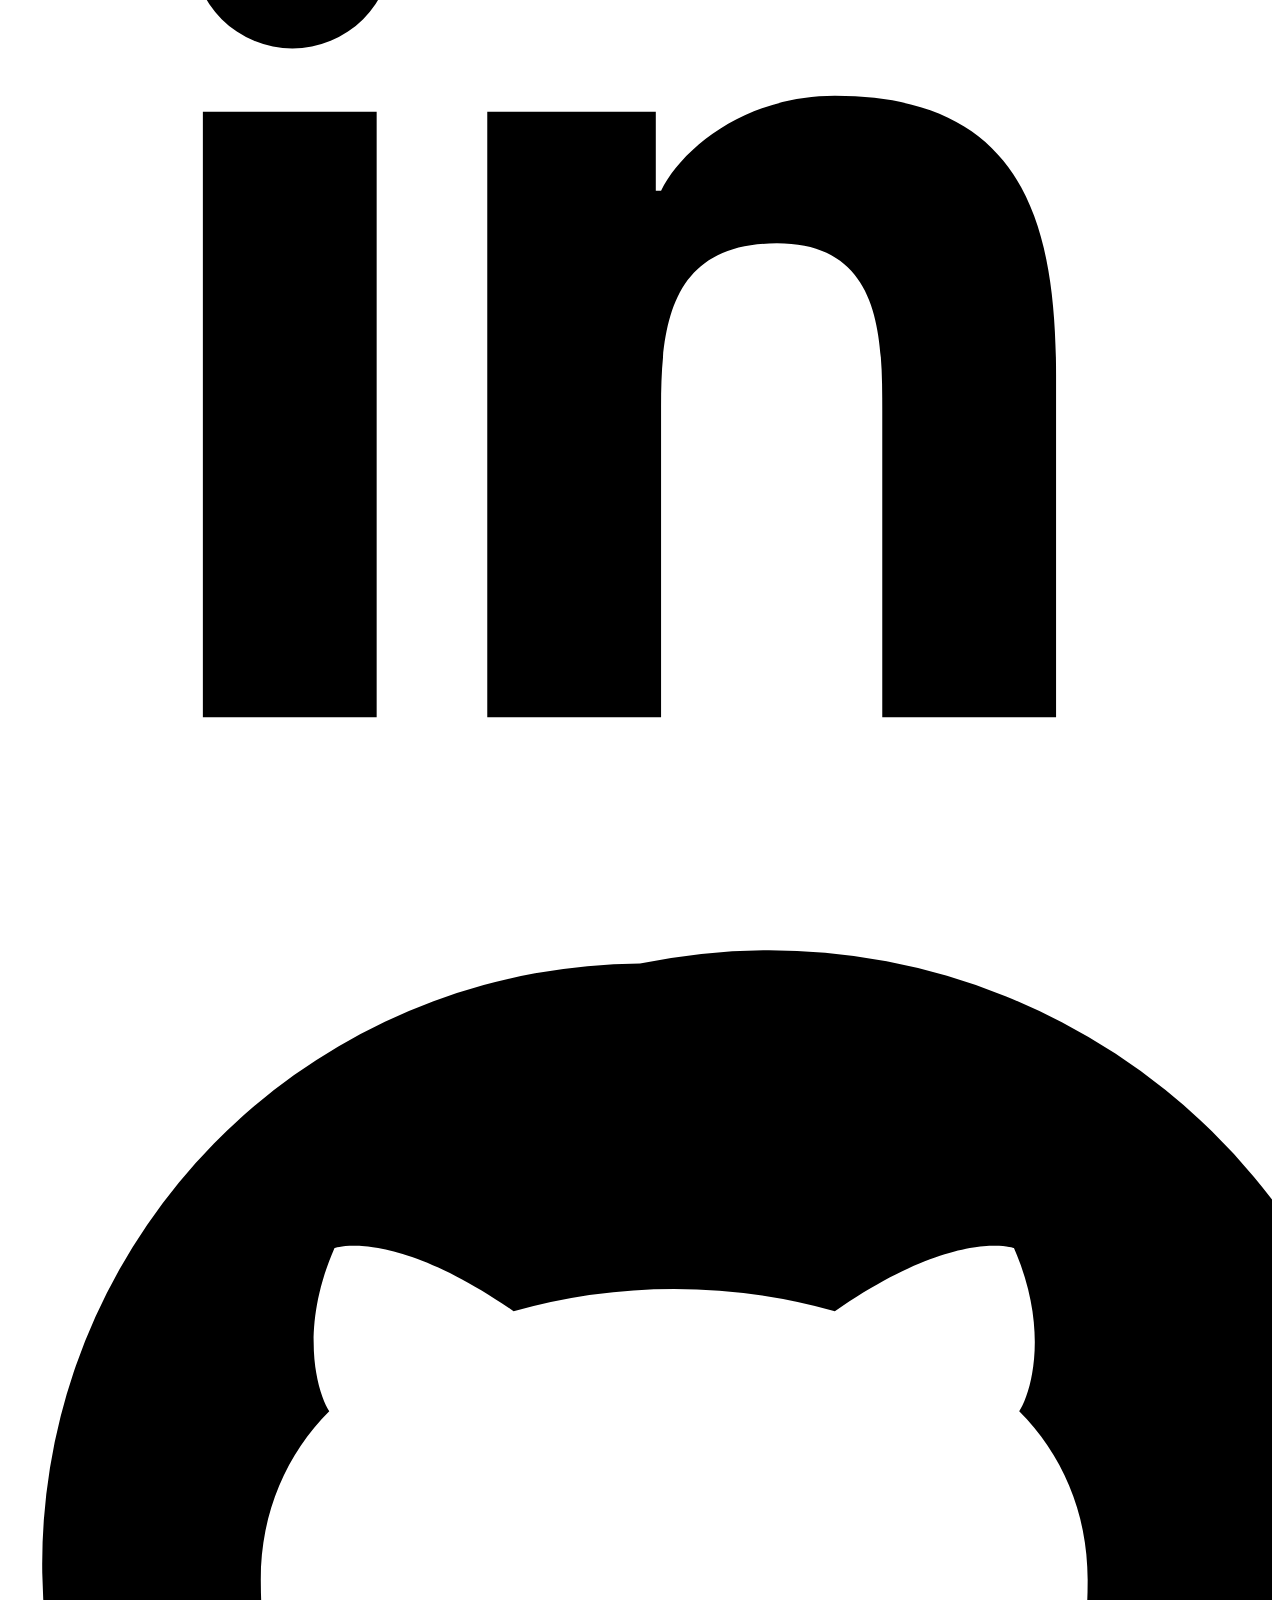
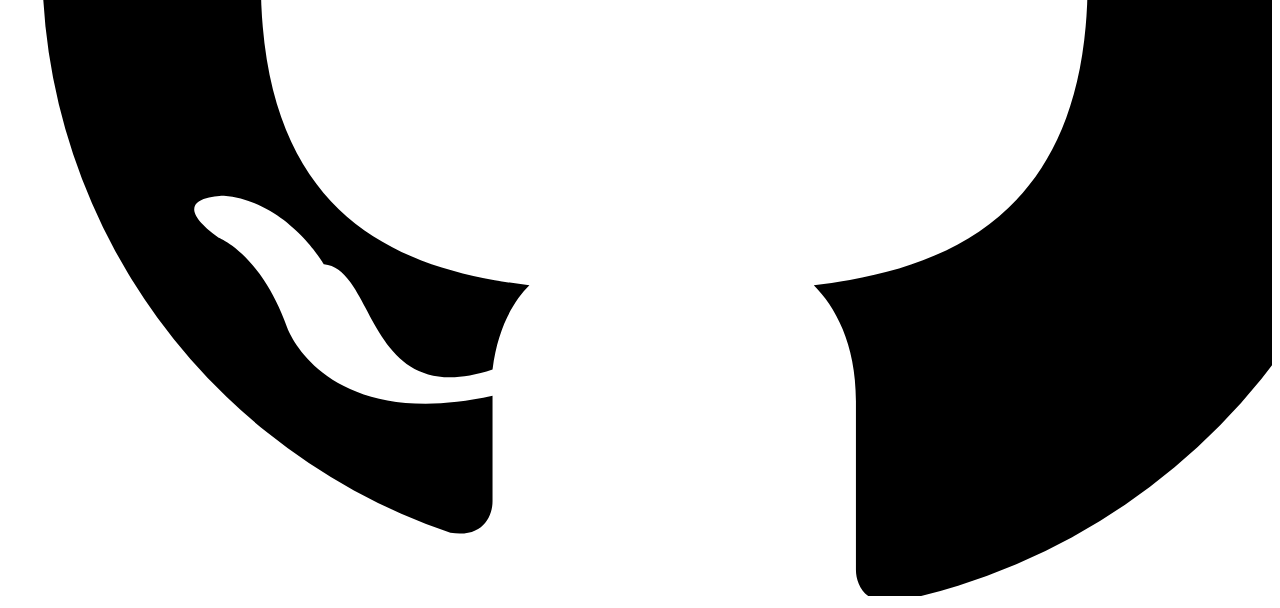
==== commit 53ea8848: "Add camper project and update professional profile" ====
--- a/index.html
+++ b/index.html
@@ -31,6 +31,7 @@
             <button class="nav-group__toggle" type="button" aria-expanded="false">Projects</button>
             <div class="nav-group__menu">
               <a href="all-projects.html">All Projects</a>
+              <a href="projects/ford-e350-camper/index.html">Ford E-350 Camper</a>
               <a href="projects/options-hub/index.html">Options Hub</a>
               <a href="projects/16-bit-carry-select-adder/index.html">16-Bit Carry Select Adder</a>
               <a href="projects/inventus-internship/index.html">Inventus Power</a>
@@ -54,7 +55,7 @@
             <span>worth exploring.</span>
           </h1>
           <p class="hero-text mobile-condense">
-            This portfolio is focused on embedded systems, vehicle networking,
+            This portfolio is focused on AI-powered document intelligence, embedded systems,
             software tooling, and engineering projects. It is structured to
             showcase both hands-on technical work and the experience behind it.
           </p>
@@ -67,7 +68,7 @@
               <span>Highlighted projects</span>
             </article>
             <article class="stat-card">
-              <strong class="counter" data-target="3">0</strong>
+              <strong class="counter" data-target="4">0</strong>
               <span>Relevant roles</span>
             </article>
             <article class="stat-card">
@@ -90,7 +91,7 @@
                 </p>
                 <div class="skill-pills">
                   <span>Embedded Systems</span>
-                  <span>Vehicle Networks</span>
+                  <span>AI Engineering</span>
                   <span>Digital Design</span>
                   <span>Validation</span>
                 </div>
@@ -98,7 +99,7 @@
               <div class="profile-focus-grid">
                 <article class="profile-focus-item">
                   <span>Current Work</span>
-                  <strong>Lead System Engineer at International Motors, focused on vehicle networks, diagnostics, and standards-driven system integration.</strong>
+                  <strong>AI Engineering Development Lead at TackleAI, building secure document-intelligence systems and AI-powered processing workflows.</strong>
                 </article>
                 <article class="profile-focus-item">
                   <span>Academic Foundation</span>
@@ -141,14 +142,14 @@
       <section class="section container" id="about">
         <div class="section-heading reveal">
           <p class="eyebrow">About</p>
-          <h2 class="mobile-condense">Engineering experience shaped by embedded systems, diagnostics, and practical hardware-software integration.</h2>
+          <h2 class="mobile-condense">Engineering experience spanning AI systems, embedded systems, diagnostics, and practical hardware-software integration.</h2>
         </div>
         <div class="about-card about-card--large reveal">
           <div class="about-highlights">
             <article class="about-highlight">
               <span class="about-highlight__label">Current Role</span>
-              <strong>Lead System Engineer</strong>
-              <p>International Motors</p>
+              <strong>AI Engineering Development Lead</strong>
+              <p>TackleAI</p>
             </article>
             <article class="about-highlight">
               <span class="about-highlight__label">Undergraduate</span>
@@ -199,6 +200,6 @@
     </main>
   </div>
 
-  <script src="https://www.heythereitsjoey.com/script.js"></script>
+  <script src="script.js?v=2026-11-12"></script>
 </body>
 </html>
